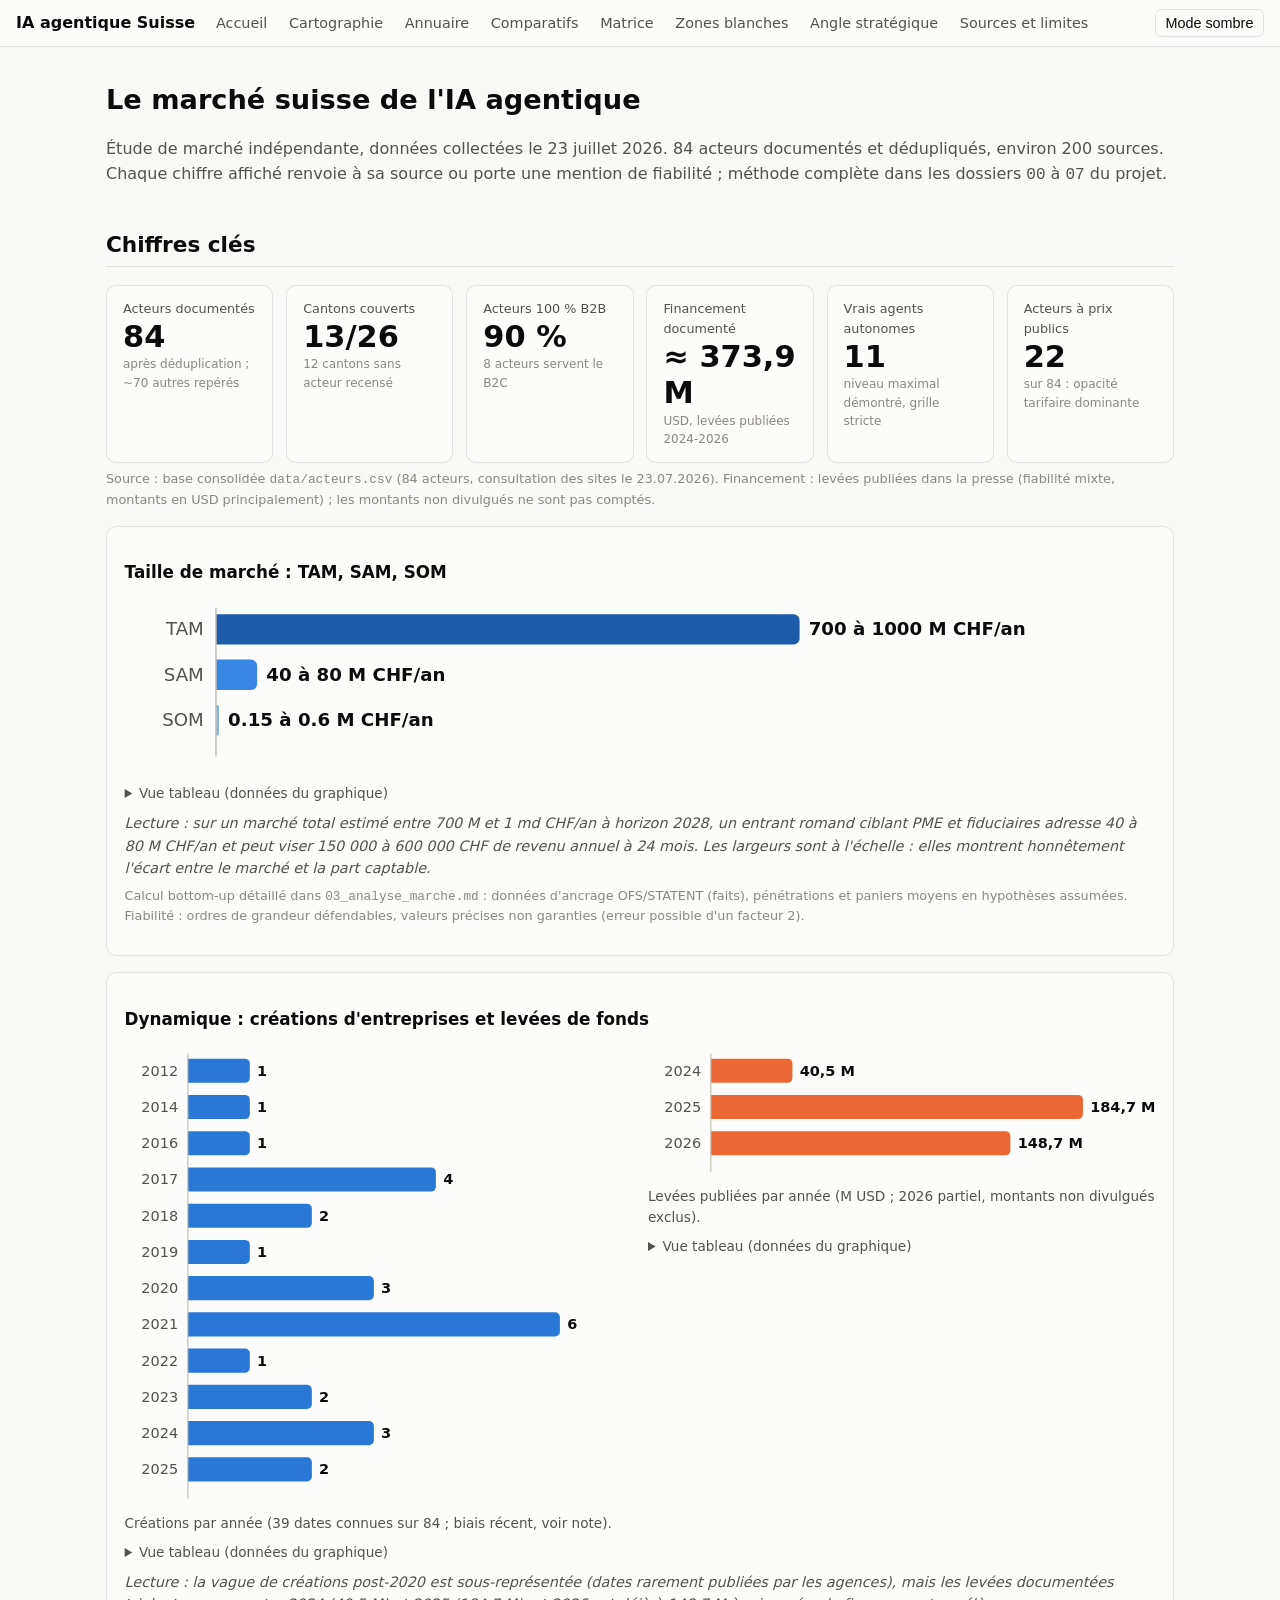
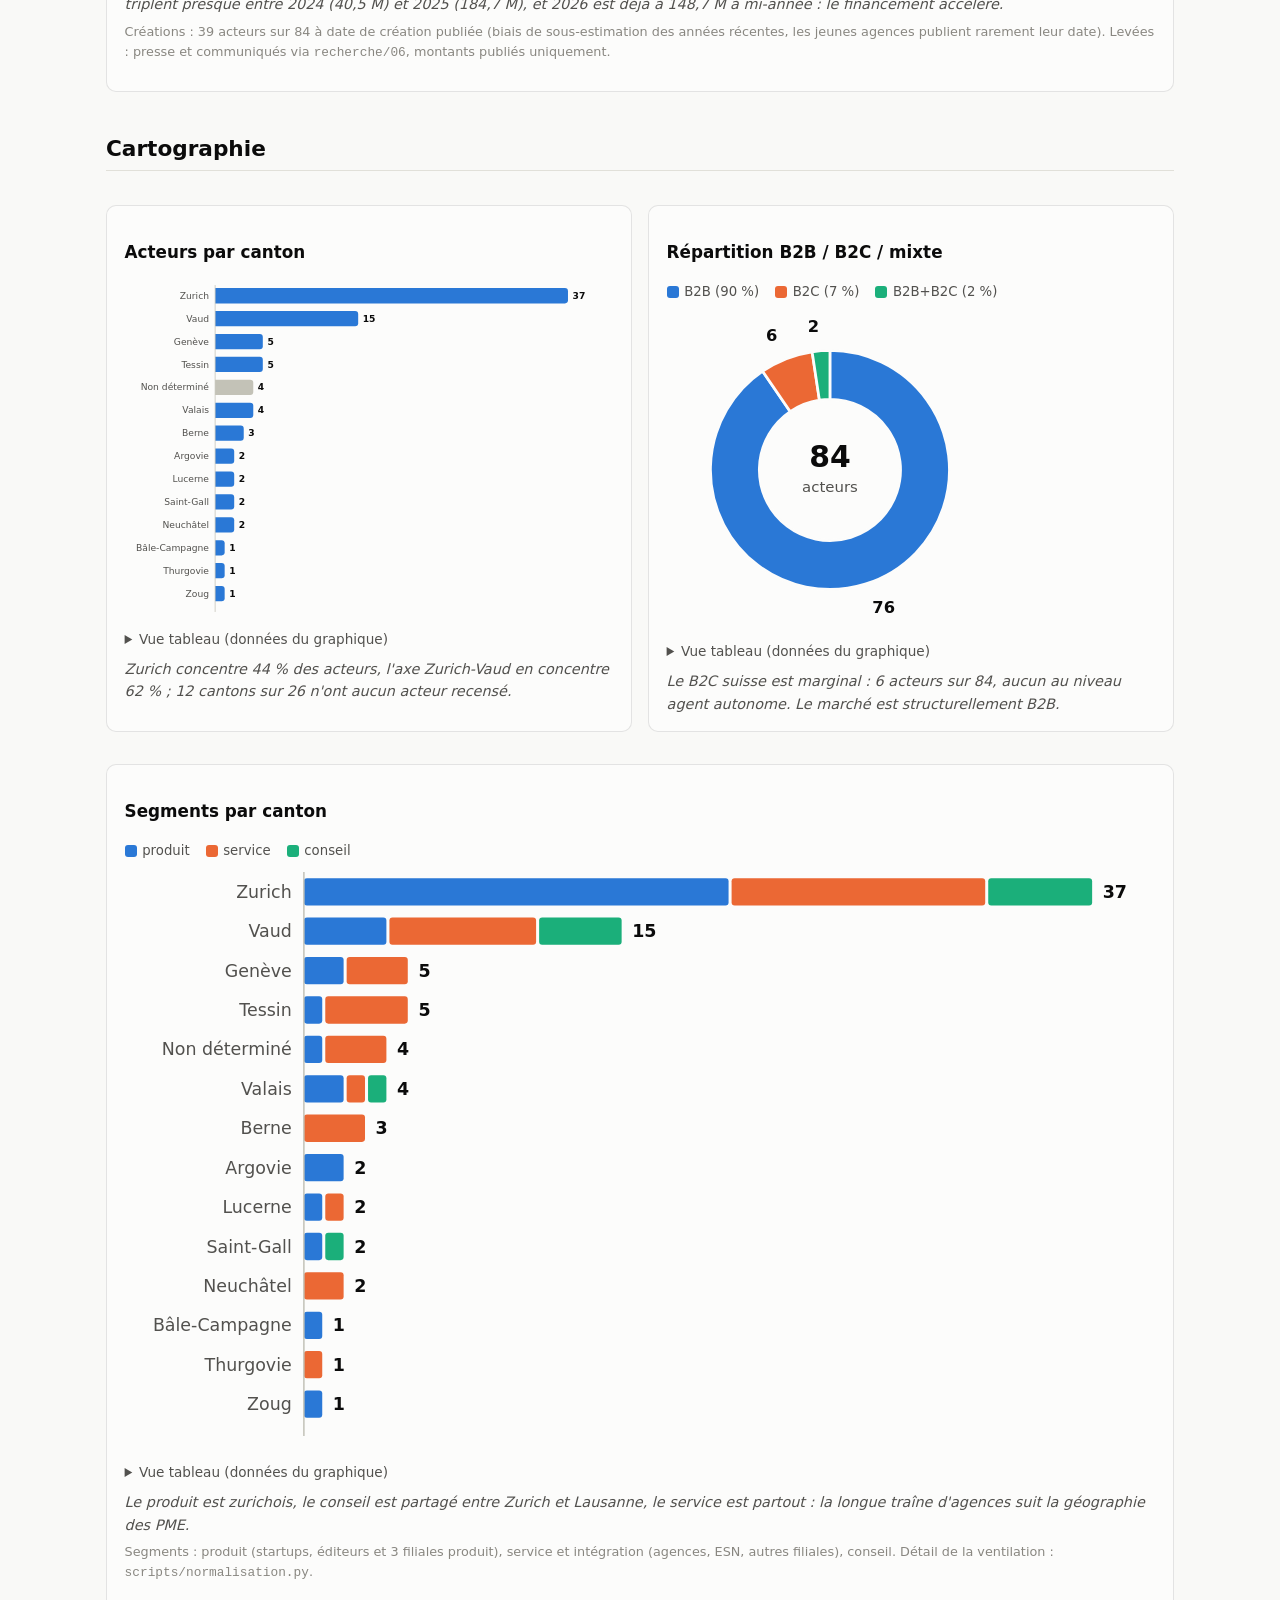
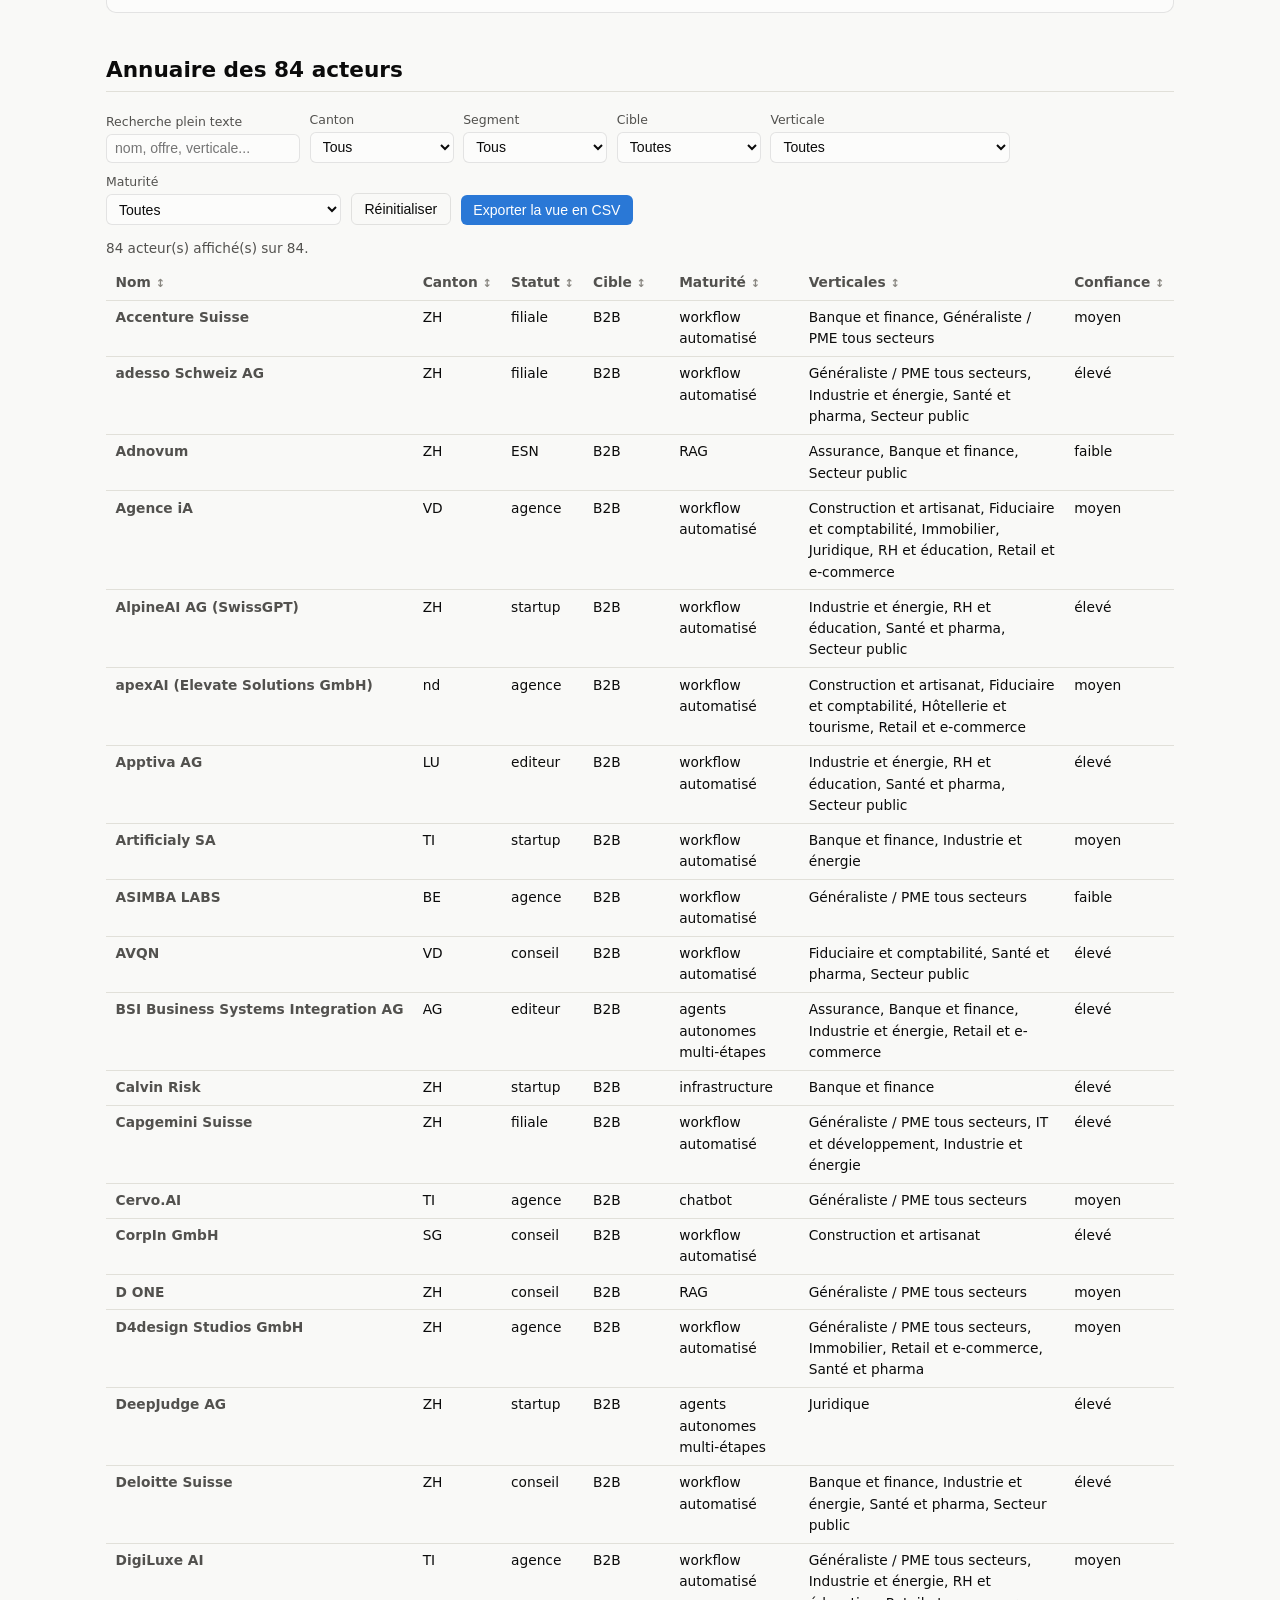
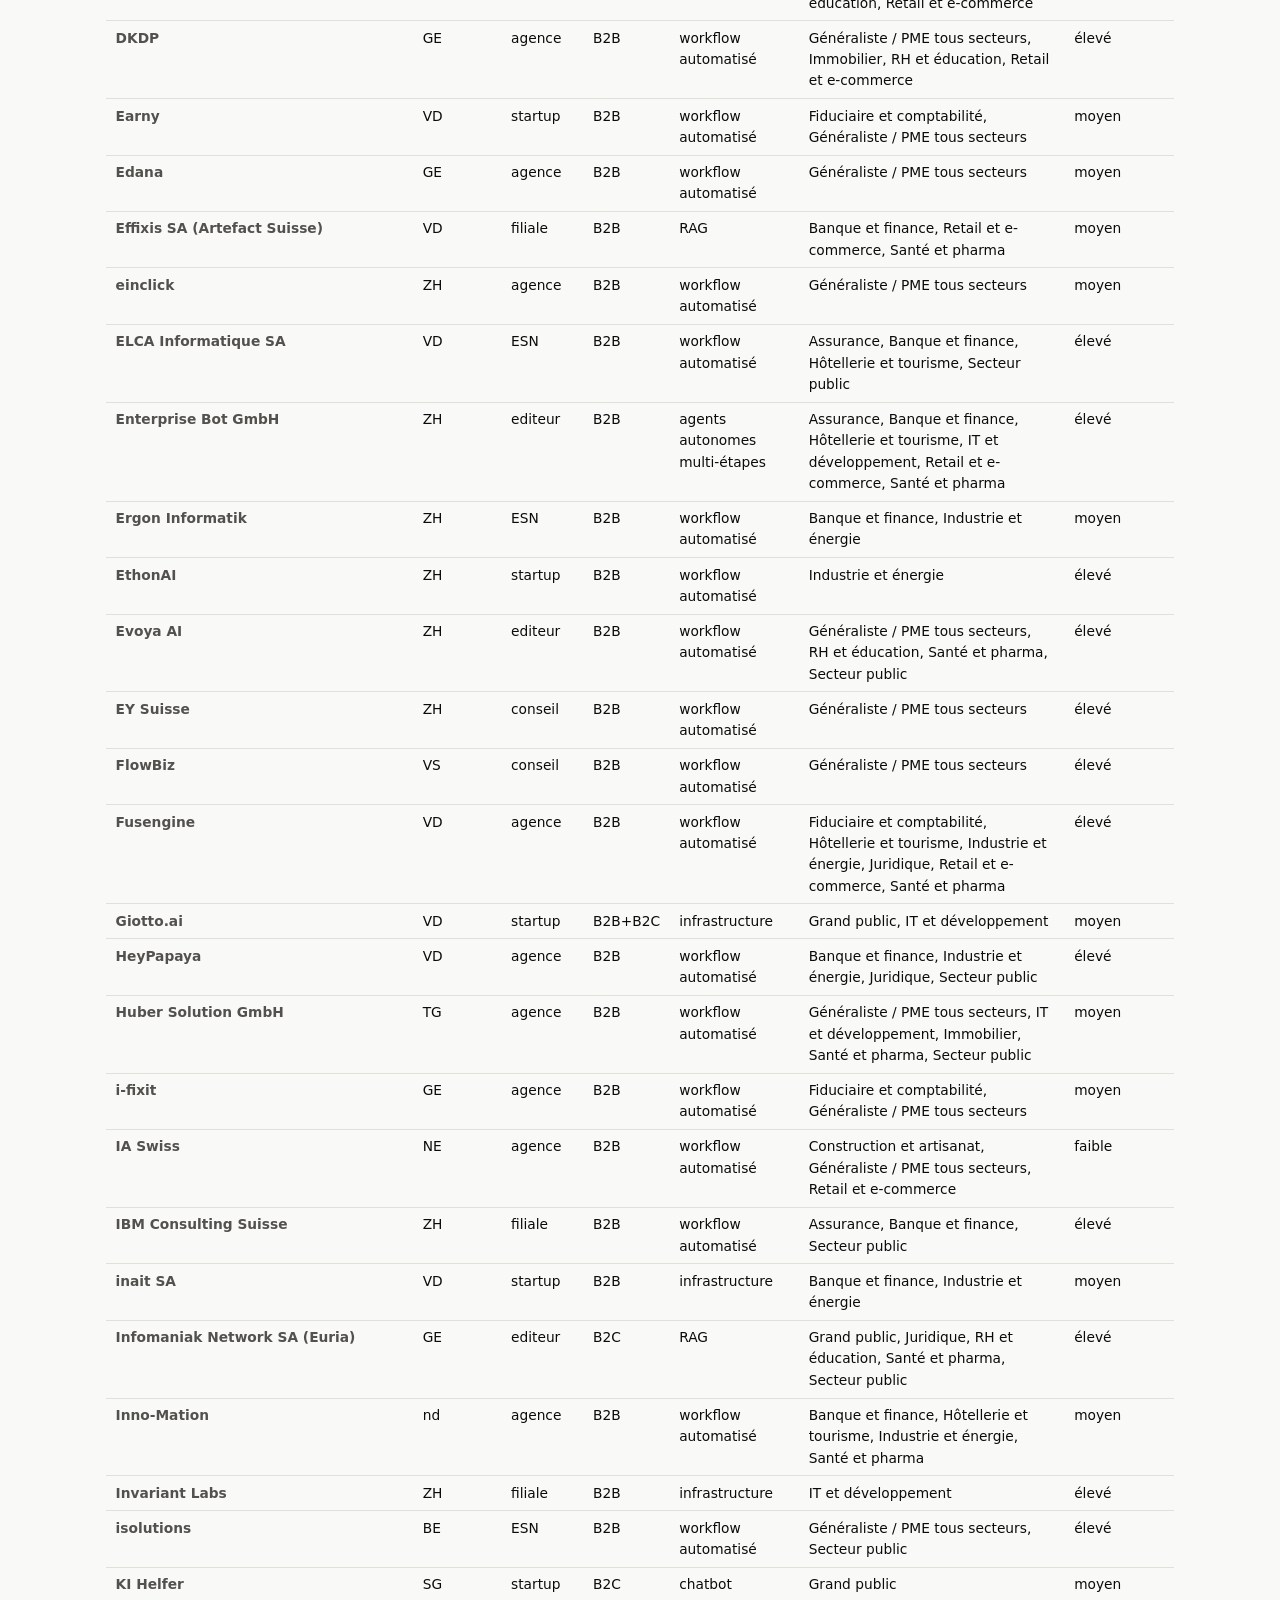
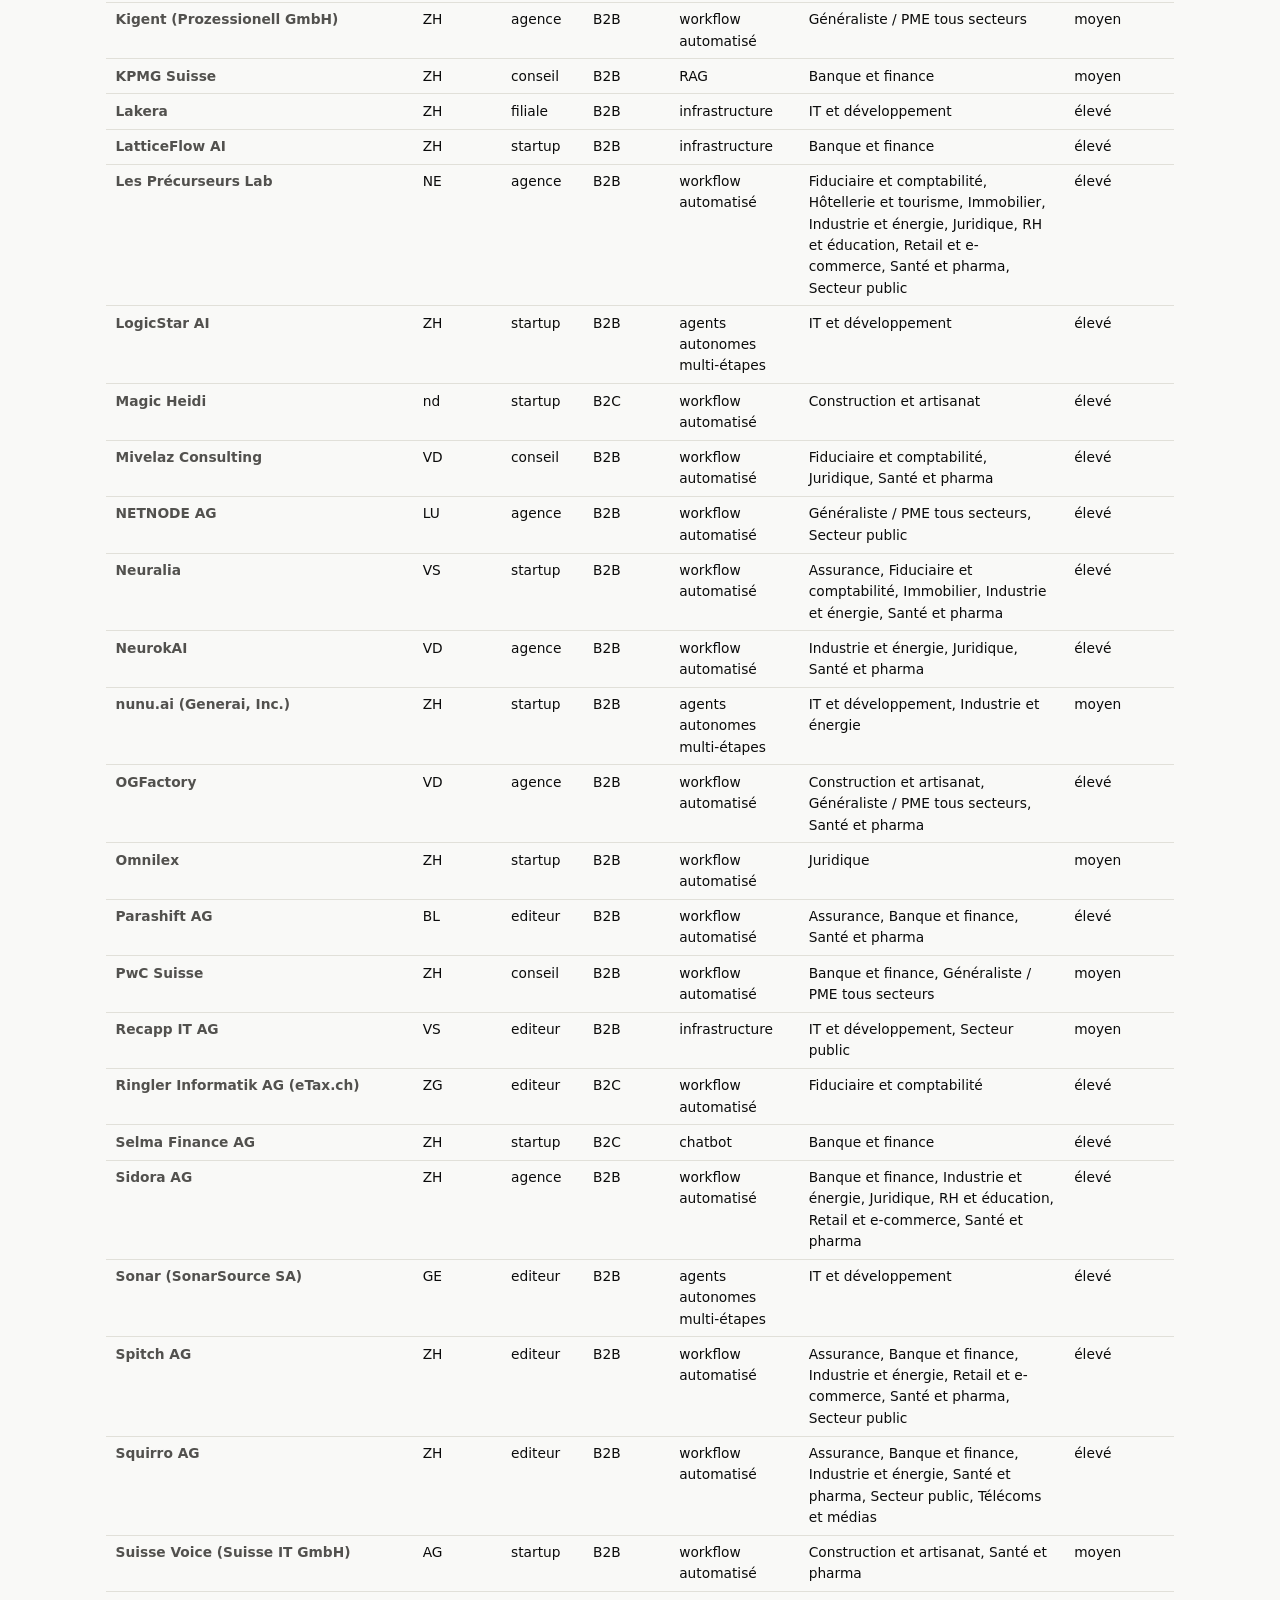
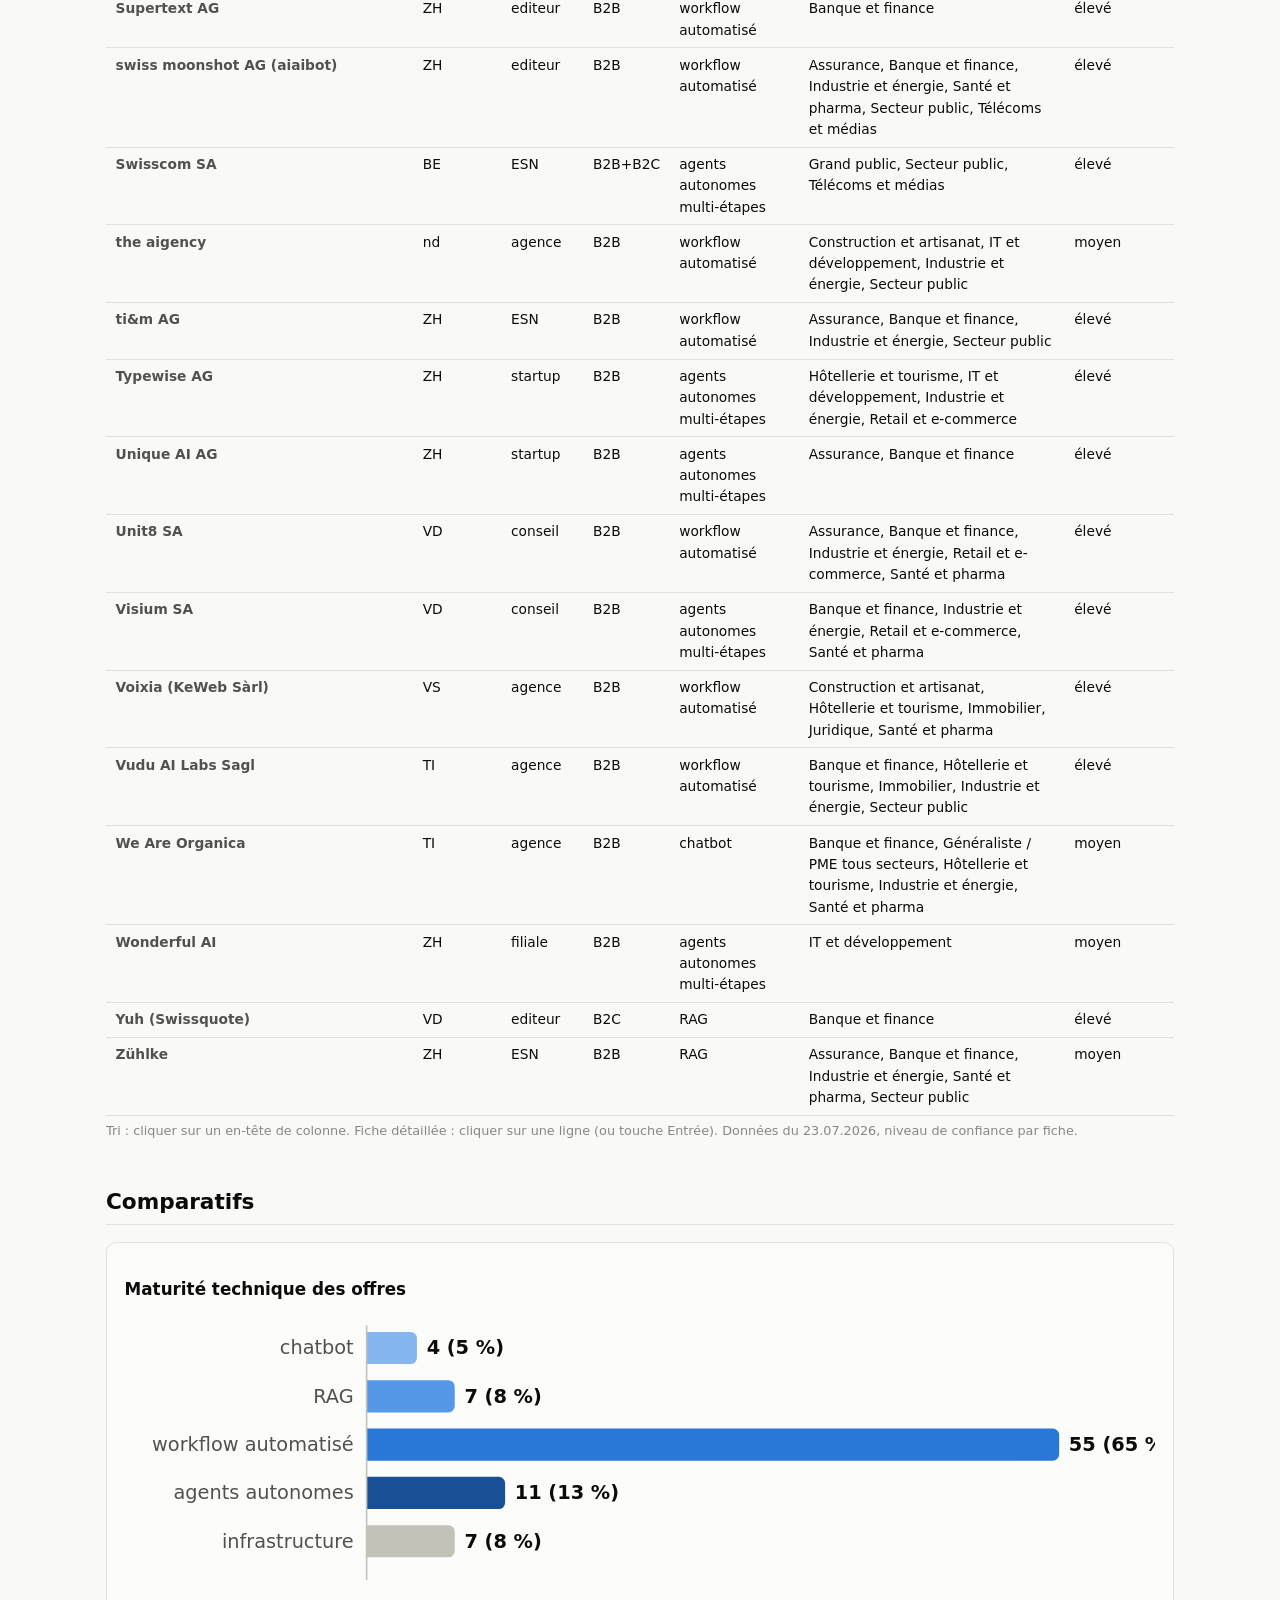
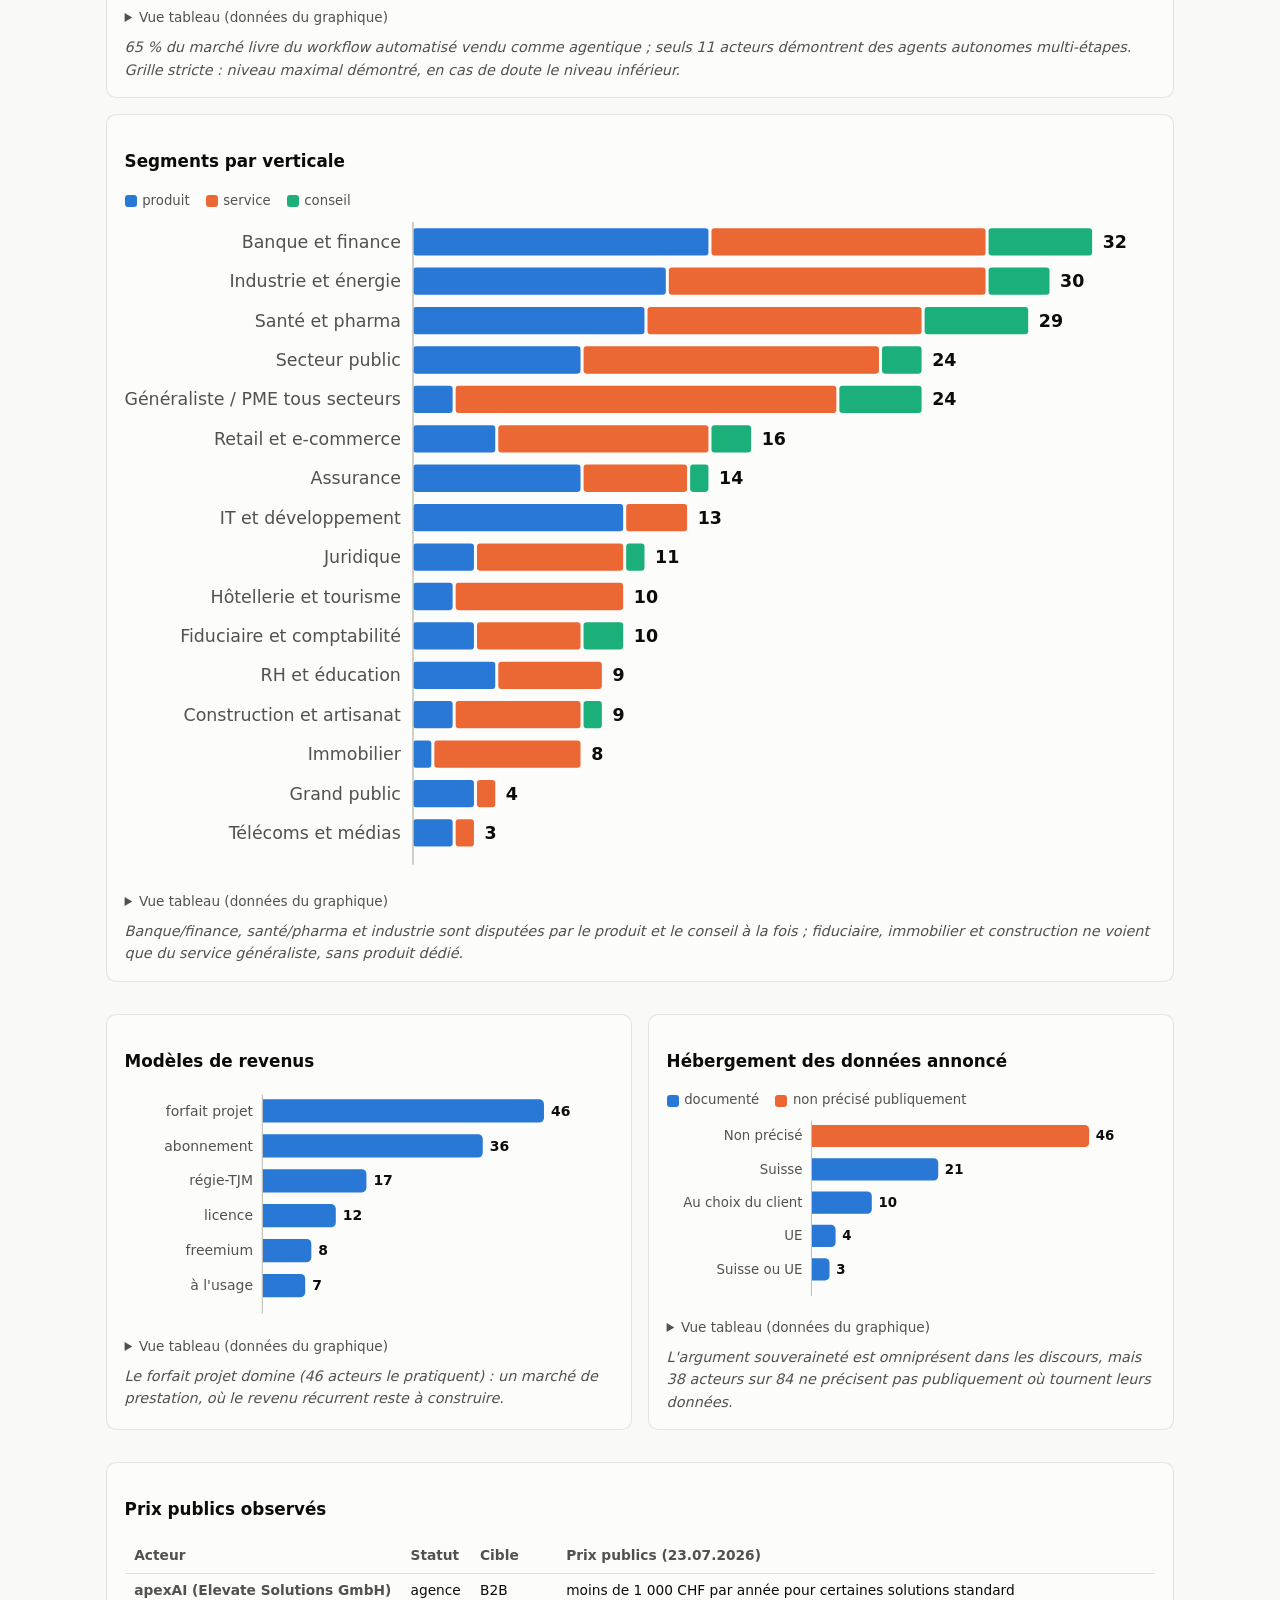
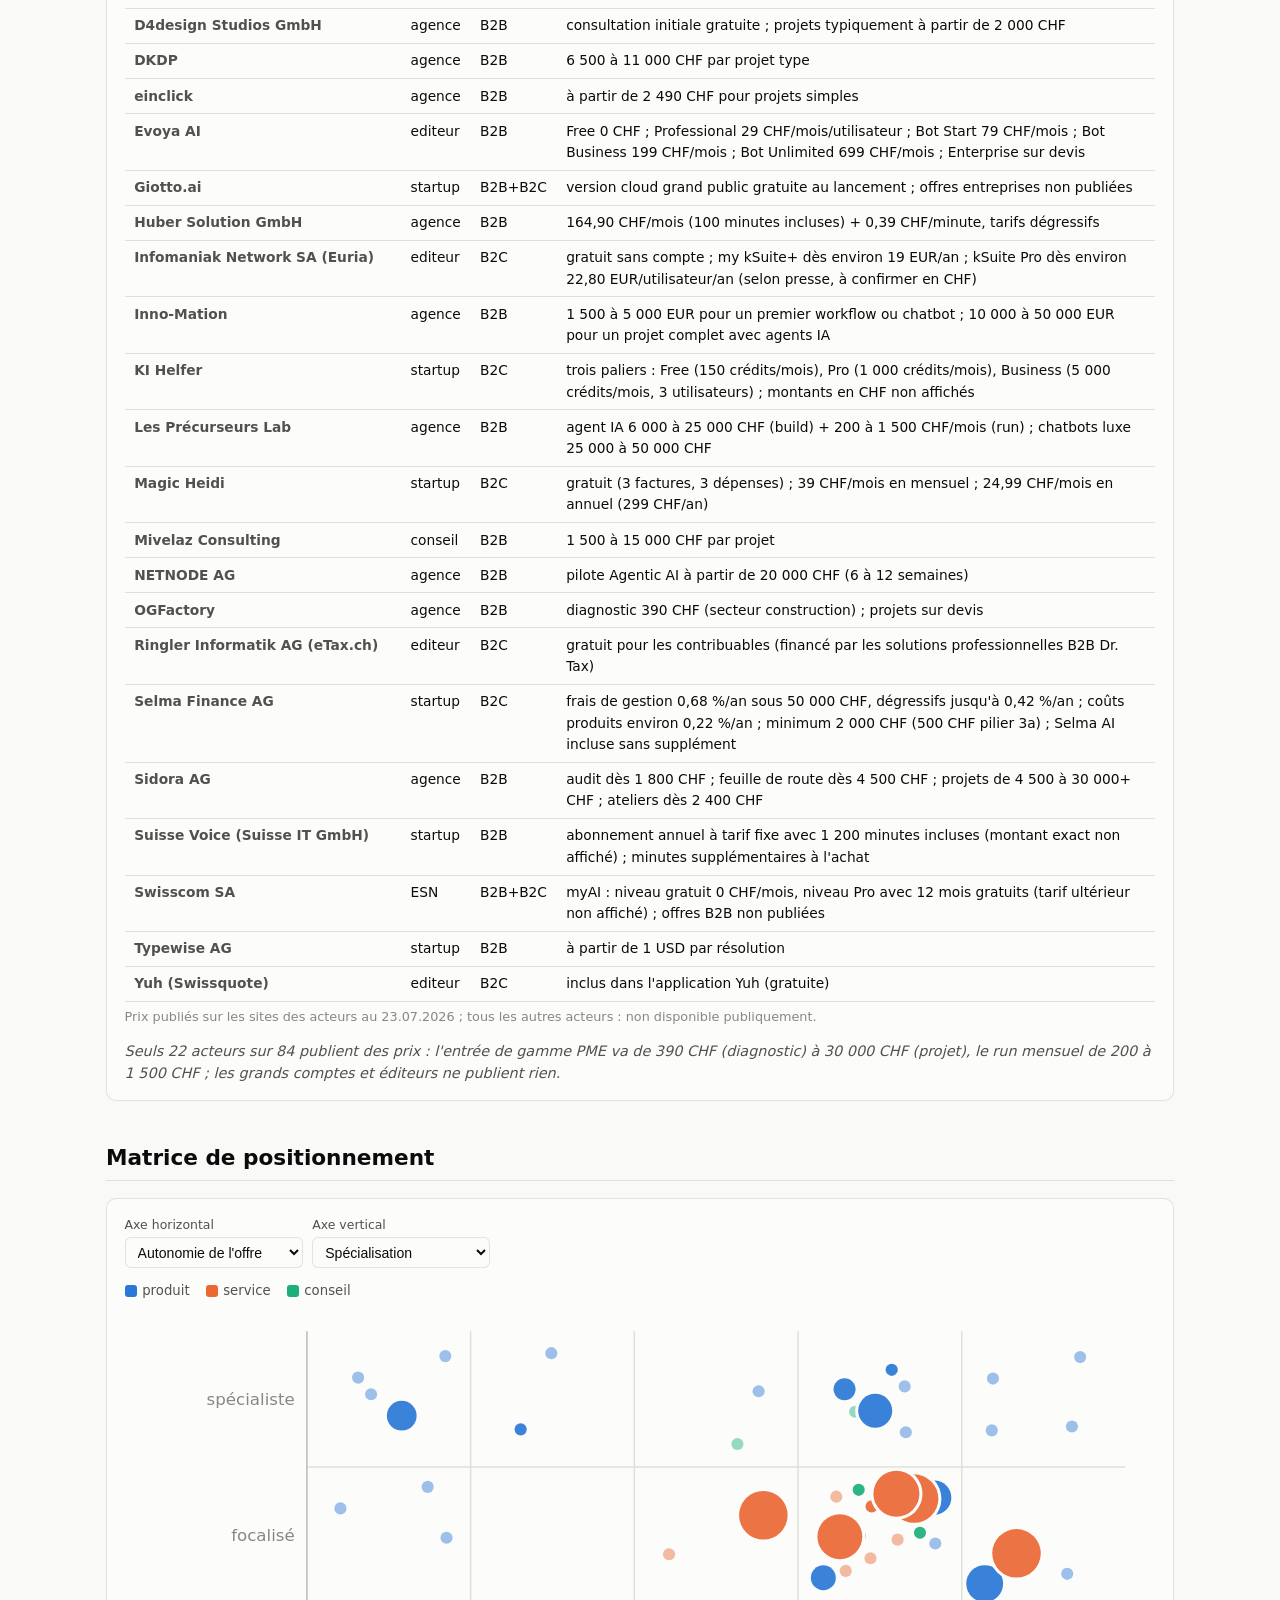
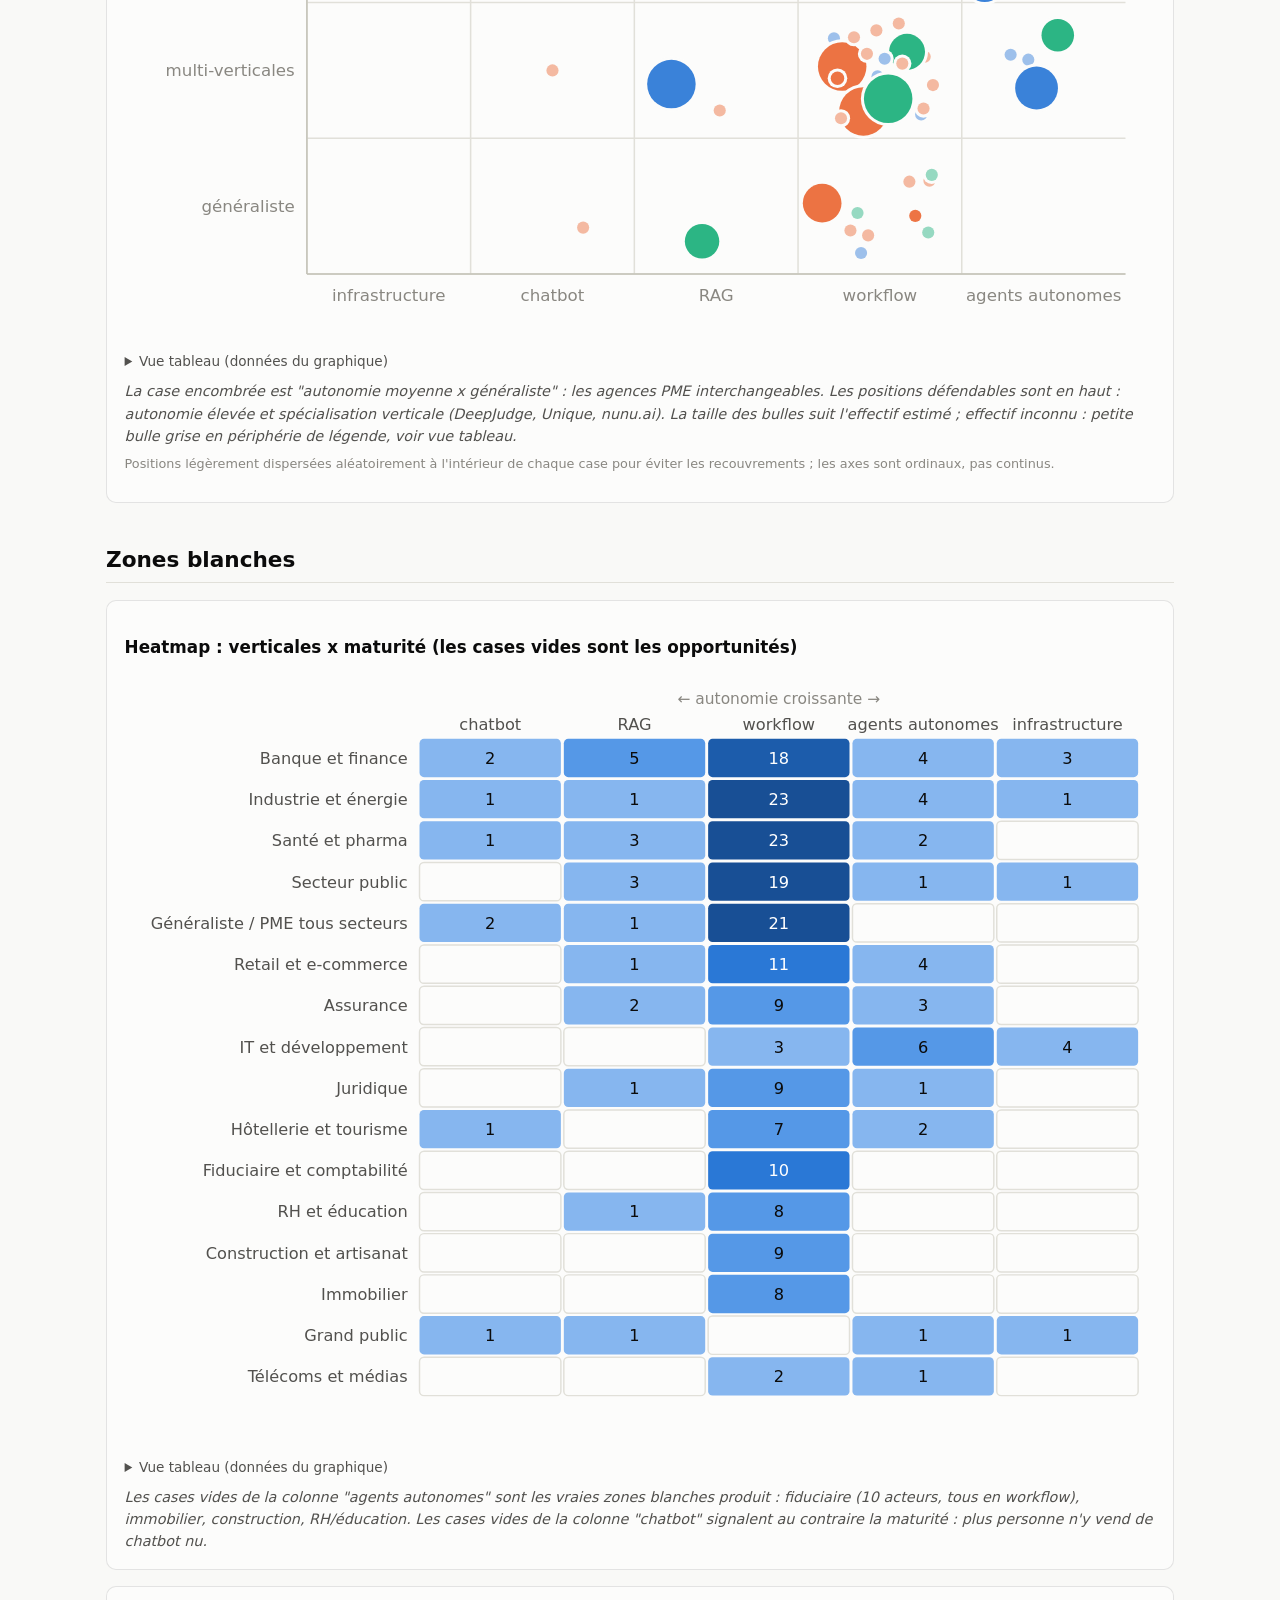
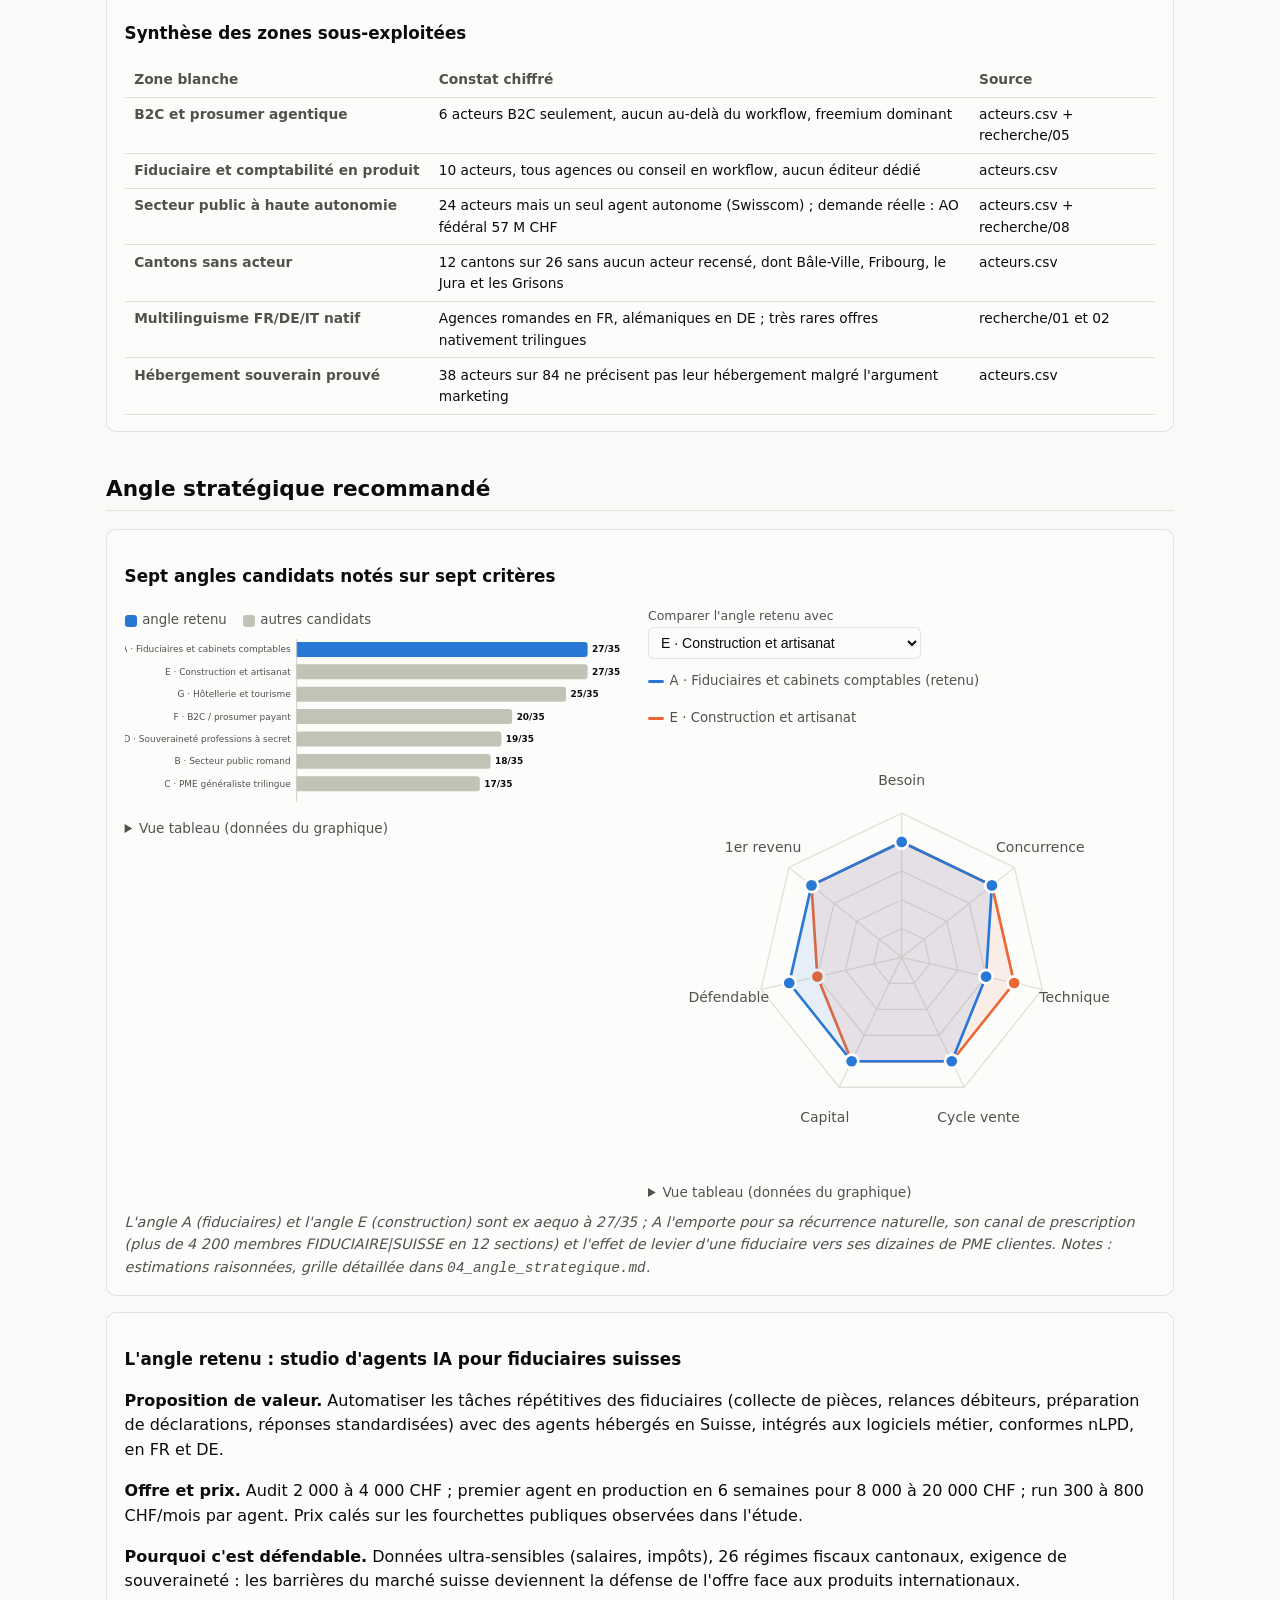
==== site/index.html @ 33514422 "Initial commit : étude de marché Projet 431 Co-Authored-By: Claude Opus 4.8 (1M context) <noreply@an" ====
<!DOCTYPE html>
<html lang="fr">
<head>
<meta charset="utf-8">
<meta name="viewport" content="width=device-width, initial-scale=1">
<title>IA agentique en Suisse : étude de marché 2026</title>
<link rel="stylesheet" href="assets/style.css">
</head>
<body>
<nav class="topnav" aria-label="Navigation principale">
  <span class="brand">IA agentique Suisse</span>
  <a href="#accueil">Accueil</a>
  <a href="#cartographie">Cartographie</a>
  <a href="#annuaire">Annuaire</a>
  <a href="#comparatifs">Comparatifs</a>
  <a href="#matrice">Matrice</a>
  <a href="#zones-blanches">Zones blanches</a>
  <a href="#angle">Angle stratégique</a>
  <a href="#sources">Sources et limites</a>
  <button id="theme-toggle" aria-pressed="false">Mode sombre</button>
</nav>

<main>
<h1>Le marché suisse de l'IA agentique</h1>
<p class="lead">Étude de marché indépendante, données collectées le 23 juillet 2026.
84 acteurs documentés et dédupliqués, environ 200 sources. Chaque chiffre affiché renvoie à sa
source ou porte une mention de fiabilité ; méthode complète dans les dossiers
<code>00</code> à <code>07</code> du projet.</p>

<section id="accueil" aria-labelledby="h-accueil">
  <h2 id="h-accueil">Chiffres clés</h2>
  <div class="kpis" id="kpis"></div>
  <p class="source-note">Source : base consolidée <code>data/acteurs.csv</code> (84 acteurs,
  consultation des sites le 23.07.2026). Financement : levées publiées dans la presse
  (fiabilité mixte, montants en USD principalement) ; les montants non divulgués ne sont pas comptés.</p>

  <div class="card">
    <h3>Taille de marché : TAM, SAM, SOM</h3>
    <figure class="chart" id="chart-tam"></figure>
    <p class="lecture" id="lecture-tam"></p>
    <p class="source-note">Calcul bottom-up détaillé dans <code>03_analyse_marche.md</code> :
    données d'ancrage OFS/STATENT (faits), pénétrations et paniers moyens en hypothèses assumées.
    Fiabilité : ordres de grandeur défendables, valeurs précises non garanties (erreur possible d'un facteur 2).</p>
  </div>

  <div class="card">
    <h3>Dynamique : créations d'entreprises et levées de fonds</h3>
    <div class="grid-2">
      <figure class="chart" id="chart-creations"></figure>
      <figure class="chart" id="chart-levees"></figure>
    </div>
    <p class="lecture" id="lecture-dynamique"></p>
    <p class="source-note">Créations : 39 acteurs sur 84 à date de création publiée (biais de
    sous-estimation des années récentes, les jeunes agences publient rarement leur date).
    Levées : presse et communiqués via <code>recherche/06</code>, montants publiés uniquement.</p>
  </div>
</section>

<section id="cartographie" aria-labelledby="h-carto">
  <h2 id="h-carto">Cartographie</h2>
  <div class="grid-2">
    <div class="card">
      <h3>Acteurs par canton</h3>
      <figure class="chart" id="chart-cantons"></figure>
      <p class="lecture">Zurich concentre 44 % des acteurs, l'axe Zurich-Vaud en concentre 62 % ;
      12 cantons sur 26 n'ont aucun acteur recensé.</p>
    </div>
    <div class="card">
      <h3>Répartition B2B / B2C / mixte</h3>
      <figure class="chart" id="chart-cibles"></figure>
      <p class="lecture">Le B2C suisse est marginal : 6 acteurs sur 84, aucun au niveau agent
      autonome. Le marché est structurellement B2B.</p>
    </div>
  </div>
  <div class="card">
    <h3>Segments par canton</h3>
    <figure class="chart" id="chart-canton-segment"></figure>
    <p class="lecture">Le produit est zurichois, le conseil est partagé entre Zurich et Lausanne,
    le service est partout : la longue traîne d'agences suit la géographie des PME.</p>
    <p class="source-note">Segments : produit (startups, éditeurs et 3 filiales produit),
    service et intégration (agences, ESN, autres filiales), conseil. Détail de la ventilation :
    <code>scripts/normalisation.py</code>.</p>
  </div>
</section>

<section id="annuaire" aria-labelledby="h-annuaire">
  <h2 id="h-annuaire">Annuaire des 84 acteurs</h2>
  <div class="filters" role="search" aria-label="Filtres de l'annuaire">
    <label>Recherche plein texte
      <input type="search" id="f-recherche" placeholder="nom, offre, verticale...">
    </label>
    <label>Canton
      <select id="f-canton"><option value="">Tous</option></select>
    </label>
    <label>Segment
      <select id="f-segment"><option value="">Tous</option></select>
    </label>
    <label>Cible
      <select id="f-cible"><option value="">Toutes</option></select>
    </label>
    <label>Verticale
      <select id="f-verticale"><option value="">Toutes</option></select>
    </label>
    <label>Maturité
      <select id="f-maturite"><option value="">Toutes</option></select>
    </label>
    <button class="btn secondary" id="f-reset" type="button">Réinitialiser</button>
    <button class="btn" id="f-export" type="button">Exporter la vue en CSV</button>
  </div>
  <p id="compteur-annuaire" role="status" aria-live="polite"></p>
  <div class="table-wrap">
    <table id="annuaire-table">
      <caption>Tri : cliquer sur un en-tête de colonne. Fiche détaillée : cliquer sur une ligne
      (ou touche Entrée). Données du 23.07.2026, niveau de confiance par fiche.</caption>
      <thead><tr id="annuaire-head"></tr></thead>
      <tbody id="annuaire-body"></tbody>
    </table>
  </div>
  <div id="fiche" hidden></div>
</section>

<section id="comparatifs" aria-labelledby="h-comparatifs">
  <h2 id="h-comparatifs">Comparatifs</h2>
  <div class="card">
    <h3>Maturité technique des offres</h3>
    <figure class="chart" id="chart-maturite"></figure>
    <p class="lecture">65 % du marché livre du workflow automatisé vendu comme agentique ; seuls
    11 acteurs démontrent des agents autonomes multi-étapes. Grille stricte : niveau maximal
    démontré, en cas de doute le niveau inférieur.</p>
  </div>
  <div class="card">
    <h3>Segments par verticale</h3>
    <figure class="chart" id="chart-verticale-segment"></figure>
    <p class="lecture">Banque/finance, santé/pharma et industrie sont disputées par le produit et
    le conseil à la fois ; fiduciaire, immobilier et construction ne voient que du service
    généraliste, sans produit dédié.</p>
  </div>
  <div class="grid-2">
    <div class="card">
      <h3>Modèles de revenus</h3>
      <figure class="chart" id="chart-revenus"></figure>
      <p class="lecture">Le forfait projet domine (46 acteurs le pratiquent) : un marché de
      prestation, où le revenu récurrent reste à construire.</p>
    </div>
    <div class="card">
      <h3>Hébergement des données annoncé</h3>
      <figure class="chart" id="chart-hebergement"></figure>
      <p class="lecture">L'argument souveraineté est omniprésent dans les discours, mais 38 acteurs
      sur 84 ne précisent pas publiquement où tournent leurs données.</p>
    </div>
  </div>
  <div class="card">
    <h3>Prix publics observés</h3>
    <div class="table-wrap" id="table-prix"></div>
    <p class="lecture">Seuls 22 acteurs sur 84 publient des prix : l'entrée de gamme PME va de
    390 CHF (diagnostic) à 30 000 CHF (projet), le run mensuel de 200 à 1 500 CHF ; les grands
    comptes et éditeurs ne publient rien.</p>
  </div>
</section>

<section id="matrice" aria-labelledby="h-matrice">
  <h2 id="h-matrice">Matrice de positionnement</h2>
  <div class="card">
    <div class="filters" aria-label="Axes de la matrice">
      <label>Axe horizontal
        <select id="m-axe-x"></select>
      </label>
      <label>Axe vertical
        <select id="m-axe-y"></select>
      </label>
    </div>
    <figure class="chart" id="chart-matrice"></figure>
    <p class="lecture">La case encombrée est "autonomie moyenne x généraliste" : les agences PME
    interchangeables. Les positions défendables sont en haut : autonomie élevée et spécialisation
    verticale (DeepJudge, Unique, nunu.ai). La taille des bulles suit l'effectif estimé ; effectif
    inconnu : petite bulle grise en périphérie de légende, voir vue tableau.</p>
    <p class="source-note">Positions légèrement dispersées aléatoirement à l'intérieur de chaque
    case pour éviter les recouvrements ; les axes sont ordinaux, pas continus.</p>
  </div>
</section>

<section id="zones-blanches" aria-labelledby="h-zones">
  <h2 id="h-zones">Zones blanches</h2>
  <div class="card">
    <h3>Heatmap : verticales x maturité (les cases vides sont les opportunités)</h3>
    <figure class="chart" id="chart-heatmap"></figure>
    <p class="lecture">Les cases vides de la colonne "agents autonomes" sont les vraies zones
    blanches produit : fiduciaire (10 acteurs, tous en workflow), immobilier, construction,
    RH/éducation. Les cases vides de la colonne "chatbot" signalent au contraire la maturité :
    plus personne n'y vend de chatbot nu.</p>
  </div>
  <div class="card">
    <h3>Synthèse des zones sous-exploitées</h3>
    <div class="table-wrap" id="table-zones"></div>
  </div>
</section>

<section id="angle" aria-labelledby="h-angle">
  <h2 id="h-angle">Angle stratégique recommandé</h2>
  <div class="card">
    <h3>Sept angles candidats notés sur sept critères</h3>
    <div class="grid-2">
      <figure class="chart" id="chart-angles-scores"></figure>
      <div>
        <div class="filters" aria-label="Comparaison radar">
          <label>Comparer l'angle retenu avec
            <select id="a-compare"></select>
          </label>
        </div>
        <figure class="chart" id="chart-angles-radar"></figure>
      </div>
    </div>
    <p class="lecture">L'angle A (fiduciaires) et l'angle E (construction) sont ex aequo à 27/35 ;
    A l'emporte pour sa récurrence naturelle, son canal de prescription (plus de 4 200 membres
    FIDUCIAIRE|SUISSE en 12 sections) et l'effet de levier d'une fiduciaire vers ses dizaines de
    PME clientes. Notes : estimations raisonnées, grille détaillée dans
    <code>04_angle_strategique.md</code>.</p>
  </div>
  <div class="card">
    <h3>L'angle retenu : studio d'agents IA pour fiduciaires suisses</h3>
    <p><strong>Proposition de valeur.</strong> Automatiser les tâches répétitives des fiduciaires
    (collecte de pièces, relances débiteurs, préparation de déclarations, réponses standardisées)
    avec des agents hébergés en Suisse, intégrés aux logiciels métier, conformes nLPD, en FR et DE.</p>
    <p><strong>Offre et prix.</strong> Audit 2 000 à 4 000 CHF ; premier agent en production en
    6 semaines pour 8 000 à 20 000 CHF ; run 300 à 800 CHF/mois par agent. Prix calés sur les
    fourchettes publiques observées dans l'étude.</p>
    <p><strong>Pourquoi c'est défendable.</strong> Données ultra-sensibles (salaires, impôts),
    26 régimes fiscaux cantonaux, exigence de souveraineté : les barrières du marché suisse
    deviennent la défense de l'offre face aux produits internationaux.</p>
    <p><strong>Avant d'engager des moyens.</strong> Test de validation en 30 jours pour moins de
    2 000 CHF : 30 sollicitations, 8 entretiens, vérification des API des logiciels dominants,
    une maquette, objectif un pilote signé. Conditions d'invalidation explicites (budget absent,
    besoin déjà couvert par les plateformes comptables, API inaccessibles) et plan B documenté
    (angle E, construction) dans <code>04_angle_strategique.md</code>.</p>
  </div>
</section>

<section id="sources" aria-labelledby="h-sources">
  <h2 id="h-sources">Sources et limites</h2>
  <div class="card">
    <h3>Limites méthodologiques essentielles</h3>
    <ul class="note">
      <li>Sources exclusivement publiques et en ligne, aucun entretien : les prix réels signés et
      la satisfaction client sont déduits, pas observés.</li>
      <li>Données déclaratives des sites web ; grille d'agenticité stricte appliquée (doute =
      niveau inférieur) pour compenser le biais marketing.</li>
      <li>Champs lacunaires : année de création inconnue pour 45 acteurs, prix publics pour 22
      seulement, hébergement non précisé pour 38.</li>
      <li>Recensement non exhaustif : environ 70 acteurs supplémentaires repérés mais non
      documentés (<code>data/acteurs_annexe.md</code>).</li>
      <li>Péremption : 6 à 12 mois pour les données concurrentielles, moins pour le réglementaire
      (AI Act art. 50 applicable dès août 2026, avant-projet suisse attendu fin 2026).</li>
      <li>Détail complet dans <code>07_limites.md</code>.</li>
    </ul>
  </div>
  <div class="card">
    <h3>Bibliographie</h3>
    <div class="filters">
      <label>Filtrer les sources
        <input type="search" id="s-recherche" placeholder="titre, usage...">
      </label>
    </div>
    <div class="table-wrap" id="table-sources"></div>
  </div>
</section>

<footer>
  Étude réalisée le 23 juillet 2026. Base : <code>data/acteurs.csv</code> (schéma contractuel de
  20 colonnes). Site statique sans dépendance externe ni appel réseau ; graphiques SVG générés
  par <code>assets/app.js</code>. Régénération des données : <code>python3 scripts/gen_site_data.py</code>.
</footer>
</main>

<div id="tooltip" role="status" aria-hidden="true"></div>
<script src="assets/data.js"></script>
<script src="assets/app.js"></script>
</body>
</html>
---- site/assets/style.css ----
/* Étude de marché IA agentique Suisse : styles du mini-site.
   Palette et spécifications : méthode dataviz, palette de référence validée
   (validate_palette.js, modes light et dark). Typographie système uniquement. */

:root {
  color-scheme: light;
  --surface-1: #fcfcfb;      /* surface des cartes et graphiques */
  --page: #f9f9f7;
  --text-primary: #0b0b0b;
  --text-secondary: #52514e;
  --muted: #898781;
  --grid: #e1e0d9;
  --baseline: #c3c2b7;
  --border: rgba(11, 11, 11, 0.10);
  --series-1: #2a78d6;       /* bleu : slot catégoriel 1 */
  --series-2: #eb6834;       /* orange : slot 2 */
  --series-3: #1baf7a;       /* aqua : slot 3 */
  --de-emphasis: #c3c2b7;    /* gris de mise en retrait */
  --seq-250: #86b6ef; --seq-300: #6da7ec; --seq-350: #5598e7;
  --seq-400: #3987e5; --seq-450: #2a78d6; --seq-500: #256abf;
  --seq-550: #1c5cab; --seq-600: #184f95;
  --focus: #2a78d6;
}
@media (prefers-color-scheme: dark) {
  :root:where(:not([data-theme="light"])) {
    color-scheme: dark;
    --surface-1: #1a1a19;
    --page: #0d0d0d;
    --text-primary: #ffffff;
    --text-secondary: #c3c2b7;
    --muted: #898781;
    --grid: #2c2c2a;
    --baseline: #383835;
    --border: rgba(255, 255, 255, 0.10);
    --series-1: #3987e5;
    --series-2: #d95926;
    --series-3: #199e70;
    --de-emphasis: #52514e;
    --focus: #3987e5;
  }
}
:root[data-theme="dark"] {
  color-scheme: dark;
  --surface-1: #1a1a19;
  --page: #0d0d0d;
  --text-primary: #ffffff;
  --text-secondary: #c3c2b7;
  --muted: #898781;
  --grid: #2c2c2a;
  --baseline: #383835;
  --border: rgba(255, 255, 255, 0.10);
  --series-1: #3987e5;
  --series-2: #d95926;
  --series-3: #199e70;
  --de-emphasis: #52514e;
  --focus: #3987e5;
}

* { box-sizing: border-box; }
html { scroll-behavior: smooth; scroll-padding-top: 4.2rem; }
body {
  margin: 0;
  font-family: system-ui, -apple-system, "Segoe UI", sans-serif;
  background: var(--page);
  color: var(--text-primary);
  line-height: 1.55;
  font-size: 16px;
}
a { color: var(--series-1); }
a:focus-visible, button:focus-visible, input:focus-visible, select:focus-visible,
tr:focus-visible, summary:focus-visible {
  outline: 2px solid var(--focus);
  outline-offset: 2px;
}

/* Navigation */
nav.topnav {
  position: sticky; top: 0; z-index: 50;
  display: flex; align-items: center; gap: 0.25rem; flex-wrap: wrap;
  background: var(--surface-1);
  border-bottom: 1px solid var(--border);
  padding: 0.45rem 1rem;
}
nav.topnav a {
  color: var(--text-secondary); text-decoration: none;
  padding: 0.3rem 0.55rem; border-radius: 6px; font-size: 0.9rem;
}
nav.topnav a:hover { background: var(--grid); color: var(--text-primary); }
nav.topnav .brand { font-weight: 600; color: var(--text-primary); margin-right: 0.5rem; }
#theme-toggle {
  margin-left: auto;
  background: none; border: 1px solid var(--border); border-radius: 6px;
  color: var(--text-primary); padding: 0.3rem 0.6rem; cursor: pointer; font-size: 0.9rem;
}

main { max-width: 1100px; margin: 0 auto; padding: 1rem; }
section { margin: 2.5rem 0; }
h1 { font-size: 1.7rem; margin: 1rem 0 0.2rem; }
h2 { font-size: 1.35rem; border-bottom: 1px solid var(--grid); padding-bottom: 0.3rem; margin-top: 0; }
h3 { font-size: 1.05rem; }
.lead, .note { color: var(--text-secondary); }
.note { font-size: 0.85rem; }
.source-note { font-size: 0.8rem; color: var(--muted); margin-top: 0.4rem; }
.lecture { font-size: 0.9rem; color: var(--text-secondary); margin: 0.5rem 0 0; font-style: italic; }

.card {
  background: var(--surface-1);
  border: 1px solid var(--border);
  border-radius: 10px;
  padding: 1rem 1.1rem;
  margin: 1rem 0;
}
.grid-2 { display: grid; grid-template-columns: 1fr 1fr; gap: 1rem; }
@media (max-width: 800px) { .grid-2 { grid-template-columns: 1fr; } }

/* Tuiles de chiffres clés */
.kpis { display: grid; grid-template-columns: repeat(auto-fit, minmax(150px, 1fr)); gap: 0.8rem; }
.kpi {
  background: var(--surface-1); border: 1px solid var(--border);
  border-radius: 10px; padding: 0.8rem 1rem;
}
.kpi .label { font-size: 0.8rem; color: var(--text-secondary); }
.kpi .value { font-size: 1.9rem; font-weight: 600; line-height: 1.2; }
.kpi .detail { font-size: 0.75rem; color: var(--muted); }

/* Graphiques SVG */
figure.chart { margin: 0; }
figure.chart svg { display: block; width: 100%; height: auto; }
figure.chart .plot-wrap { overflow-x: auto; }
.legend { display: flex; gap: 1rem; flex-wrap: wrap; font-size: 0.83rem; color: var(--text-secondary); margin: 0.3rem 0; }
.legend .key { display: inline-flex; align-items: center; gap: 0.35rem; }
.legend .swatch { width: 12px; height: 12px; border-radius: 3px; display: inline-block; }
.legend .linekey { width: 16px; height: 3px; border-radius: 2px; display: inline-block; }

/* Infobulle */
#tooltip {
  position: fixed; z-index: 100; pointer-events: none;
  background: var(--surface-1); border: 1px solid var(--border); border-radius: 8px;
  padding: 0.45rem 0.65rem; font-size: 0.82rem;
  box-shadow: 0 4px 14px rgba(0, 0, 0, 0.18);
  max-width: 300px; display: none;
}
#tooltip .t-title { color: var(--text-secondary); margin-bottom: 0.15rem; }
#tooltip .t-row { display: flex; align-items: center; gap: 0.4rem; }
#tooltip .t-val { font-weight: 600; }
#tooltip .t-key { width: 12px; height: 3px; border-radius: 2px; display: inline-block; }

/* Tableaux */
.table-wrap { overflow-x: auto; }
table { border-collapse: collapse; width: 100%; font-size: 0.86rem; }
th, td { text-align: left; padding: 0.4rem 0.6rem; border-bottom: 1px solid var(--grid); vertical-align: top; }
th { color: var(--text-secondary); font-weight: 600; white-space: nowrap; }
td.num, th.num { text-align: right; font-variant-numeric: tabular-nums; }
tbody tr:hover { background: var(--grid); }
caption { text-align: left; color: var(--muted); font-size: 0.8rem; padding: 0.3rem 0; caption-side: bottom; }

details.tableview { margin-top: 0.5rem; }
details.tableview summary { cursor: pointer; color: var(--text-secondary); font-size: 0.85rem; }

/* Annuaire */
.filters {
  display: flex; gap: 0.6rem; flex-wrap: wrap; align-items: end;
  margin-bottom: 0.8rem;
}
.filters label { display: flex; flex-direction: column; font-size: 0.78rem; color: var(--text-secondary); gap: 0.15rem; }
.filters select, .filters input {
  background: var(--surface-1); color: var(--text-primary);
  border: 1px solid var(--border); border-radius: 6px; padding: 0.35rem 0.5rem; font-size: 0.88rem;
  min-width: 9rem;
}
.filters button, .btn {
  background: var(--series-1); color: #fff; border: none; border-radius: 6px;
  padding: 0.45rem 0.8rem; font-size: 0.88rem; cursor: pointer;
}
.btn.secondary { background: none; color: var(--text-primary); border: 1px solid var(--border); }
#annuaire-table th { cursor: pointer; user-select: none; }
#annuaire-table th .arrow { color: var(--muted); font-size: 0.7rem; }
#annuaire-table tbody tr { cursor: pointer; }
#compteur-annuaire { font-size: 0.85rem; color: var(--text-secondary); margin: 0.4rem 0; }

/* Fiche détaillée */
#fiche {
  border: 1px solid var(--border); border-radius: 10px; padding: 1rem;
  background: var(--surface-1); margin-top: 0.8rem;
}
#fiche dl { display: grid; grid-template-columns: minmax(140px, max-content) 1fr; gap: 0.25rem 1rem; margin: 0.5rem 0; }
#fiche dt { color: var(--text-secondary); font-size: 0.83rem; }
#fiche dd { margin: 0; font-size: 0.9rem; }
#fiche .close { float: right; }

.badge {
  display: inline-block; padding: 0.05rem 0.5rem; border-radius: 99px;
  font-size: 0.75rem; border: 1px solid var(--border); color: var(--text-secondary);
}
.badge.conf-élevé { border-color: var(--series-3); }
.badge.conf-faible { border-color: var(--series-2); }

/* Heatmap : cellules VIDE */
.cell-vide { fill: var(--surface-1); stroke: var(--grid); stroke-dasharray: none; }

footer { color: var(--muted); font-size: 0.8rem; padding: 2rem 0; border-top: 1px solid var(--grid); margin-top: 2rem; }

@media print {
  nav.topnav, #theme-toggle, .filters, .btn { display: none; }
  .card { break-inside: avoid; }
}
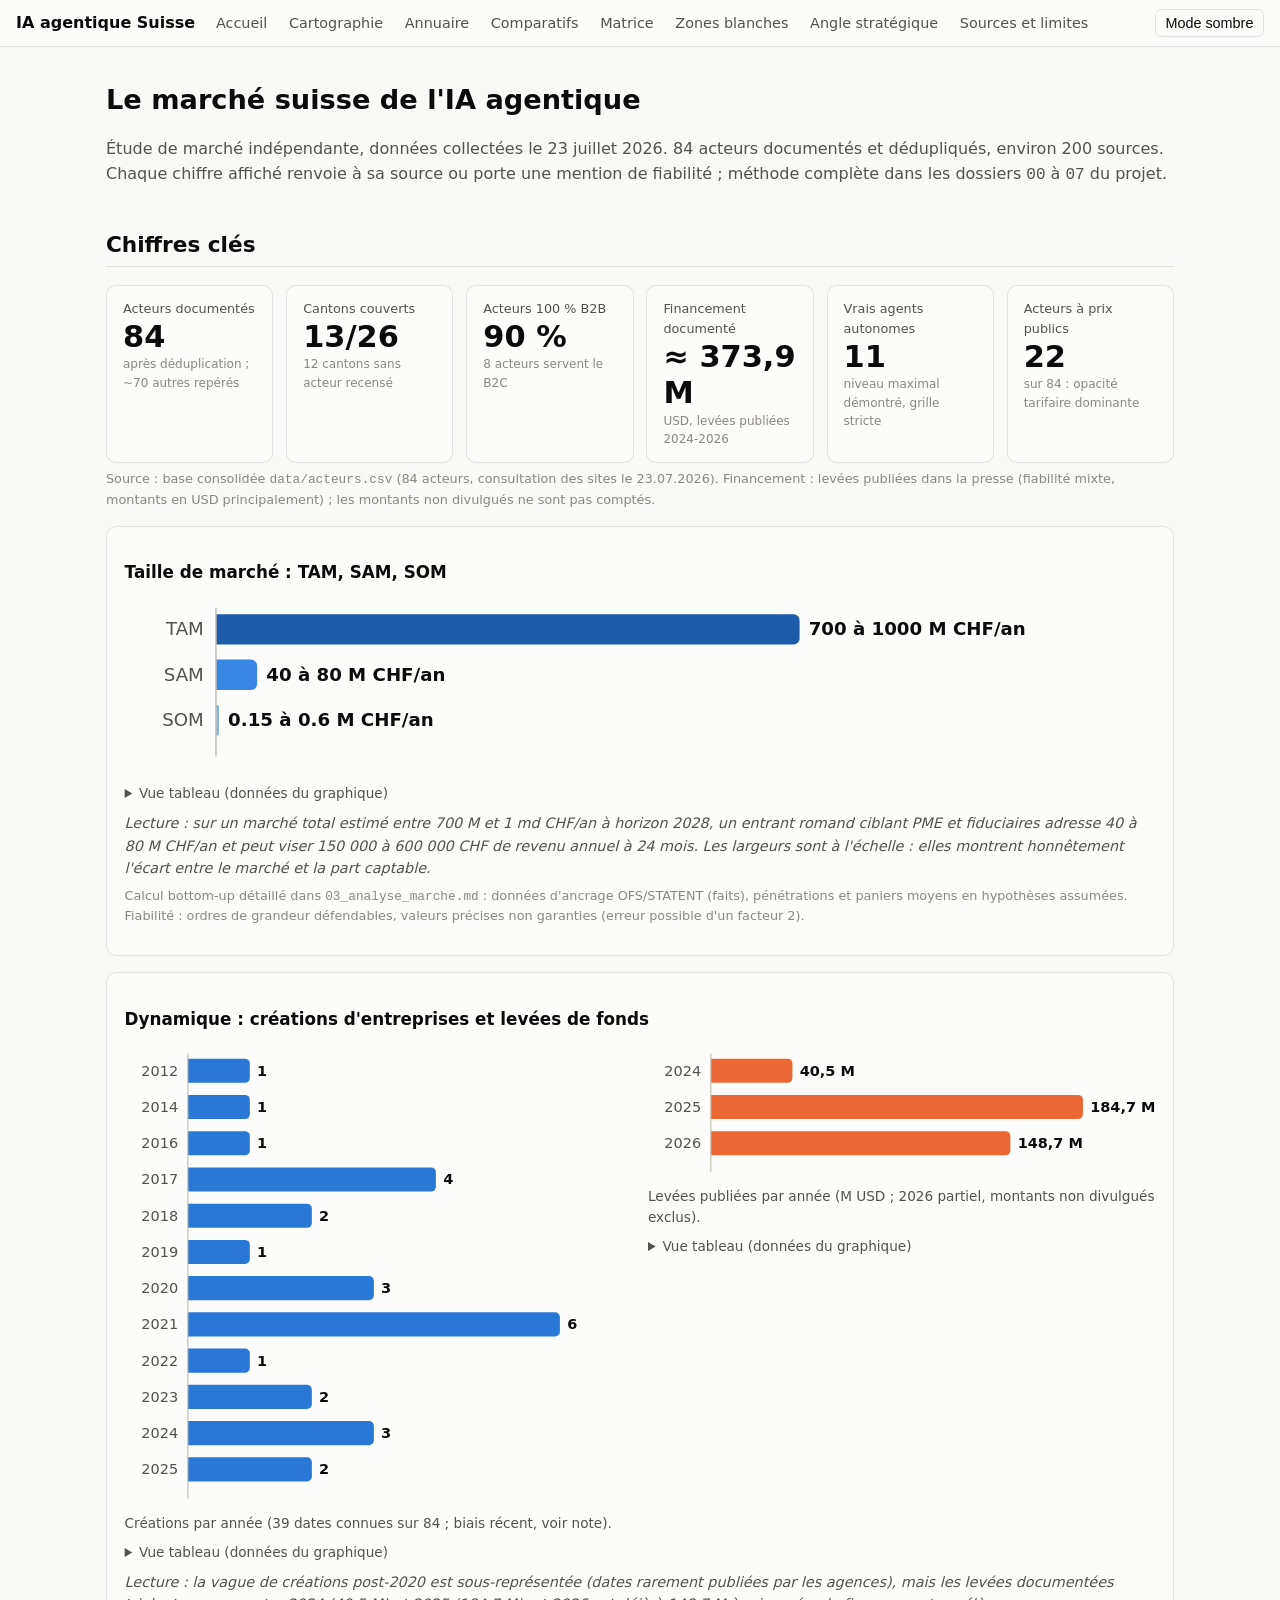
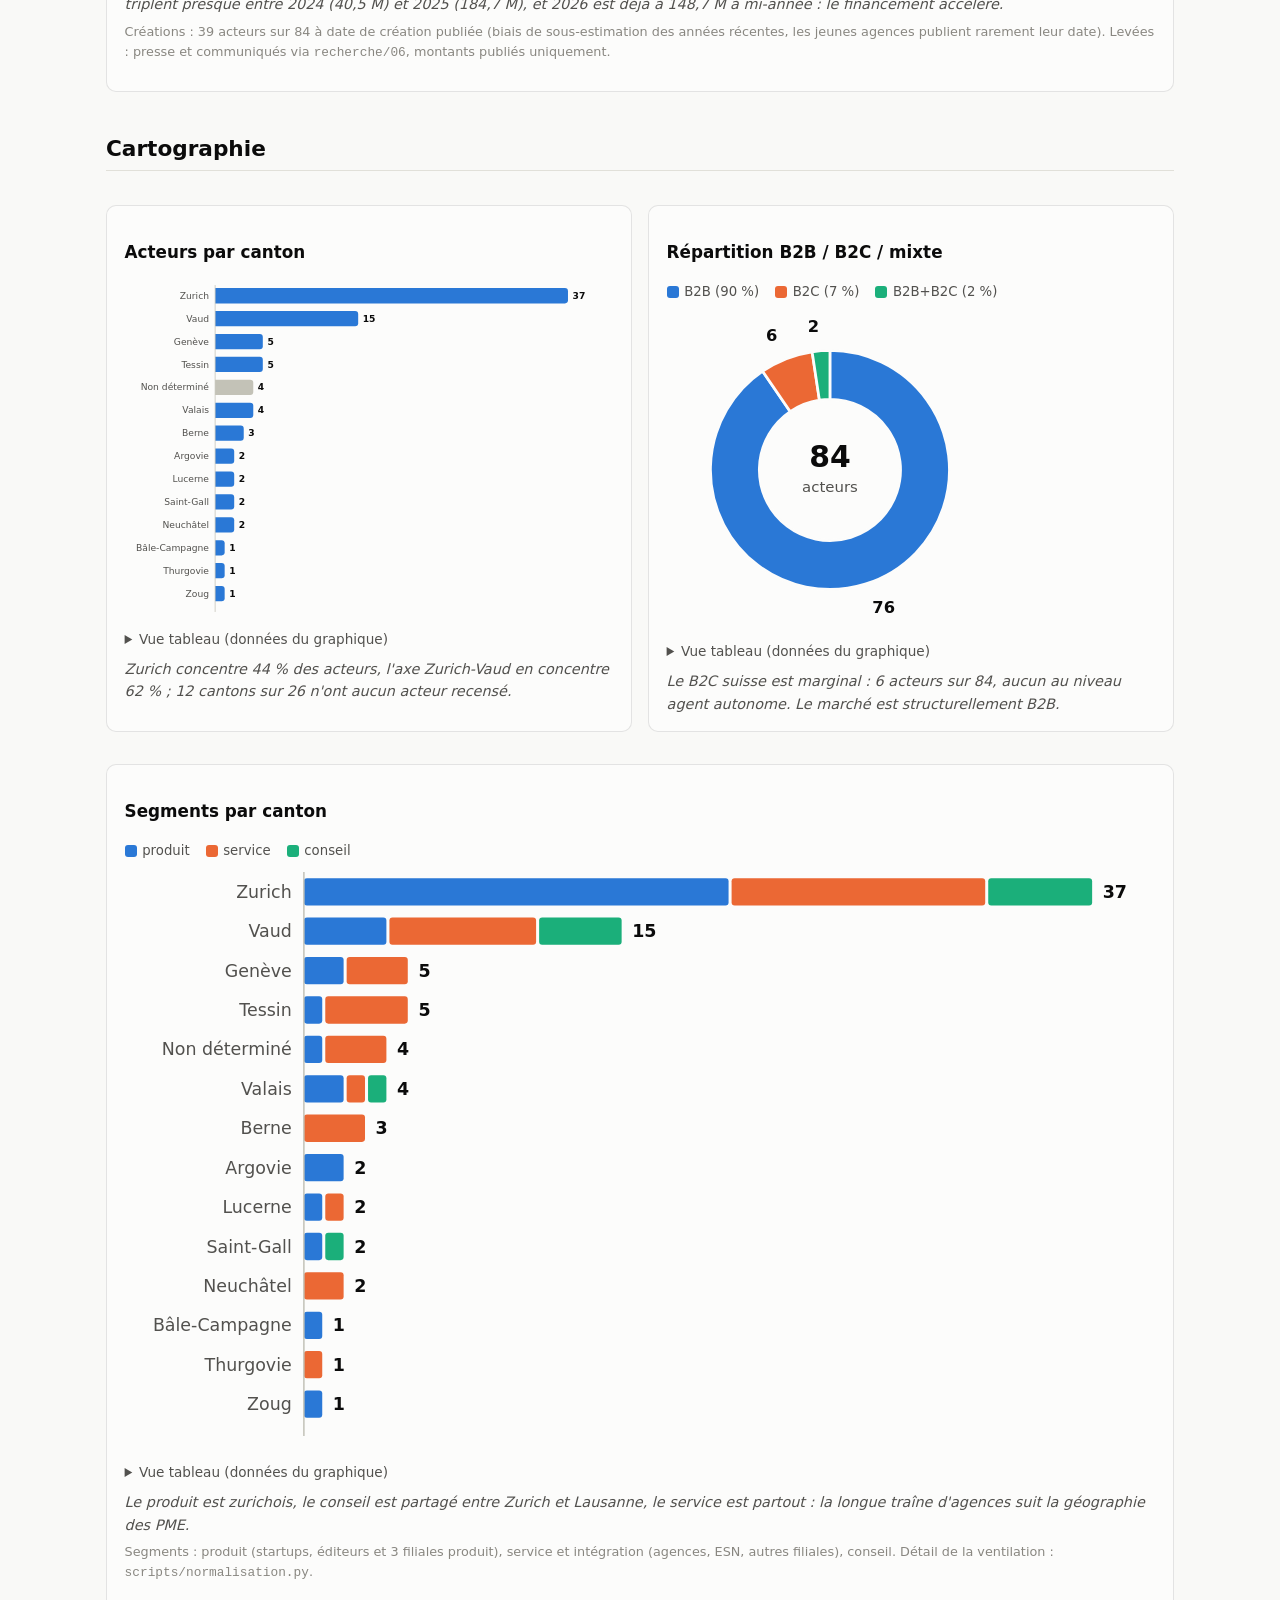
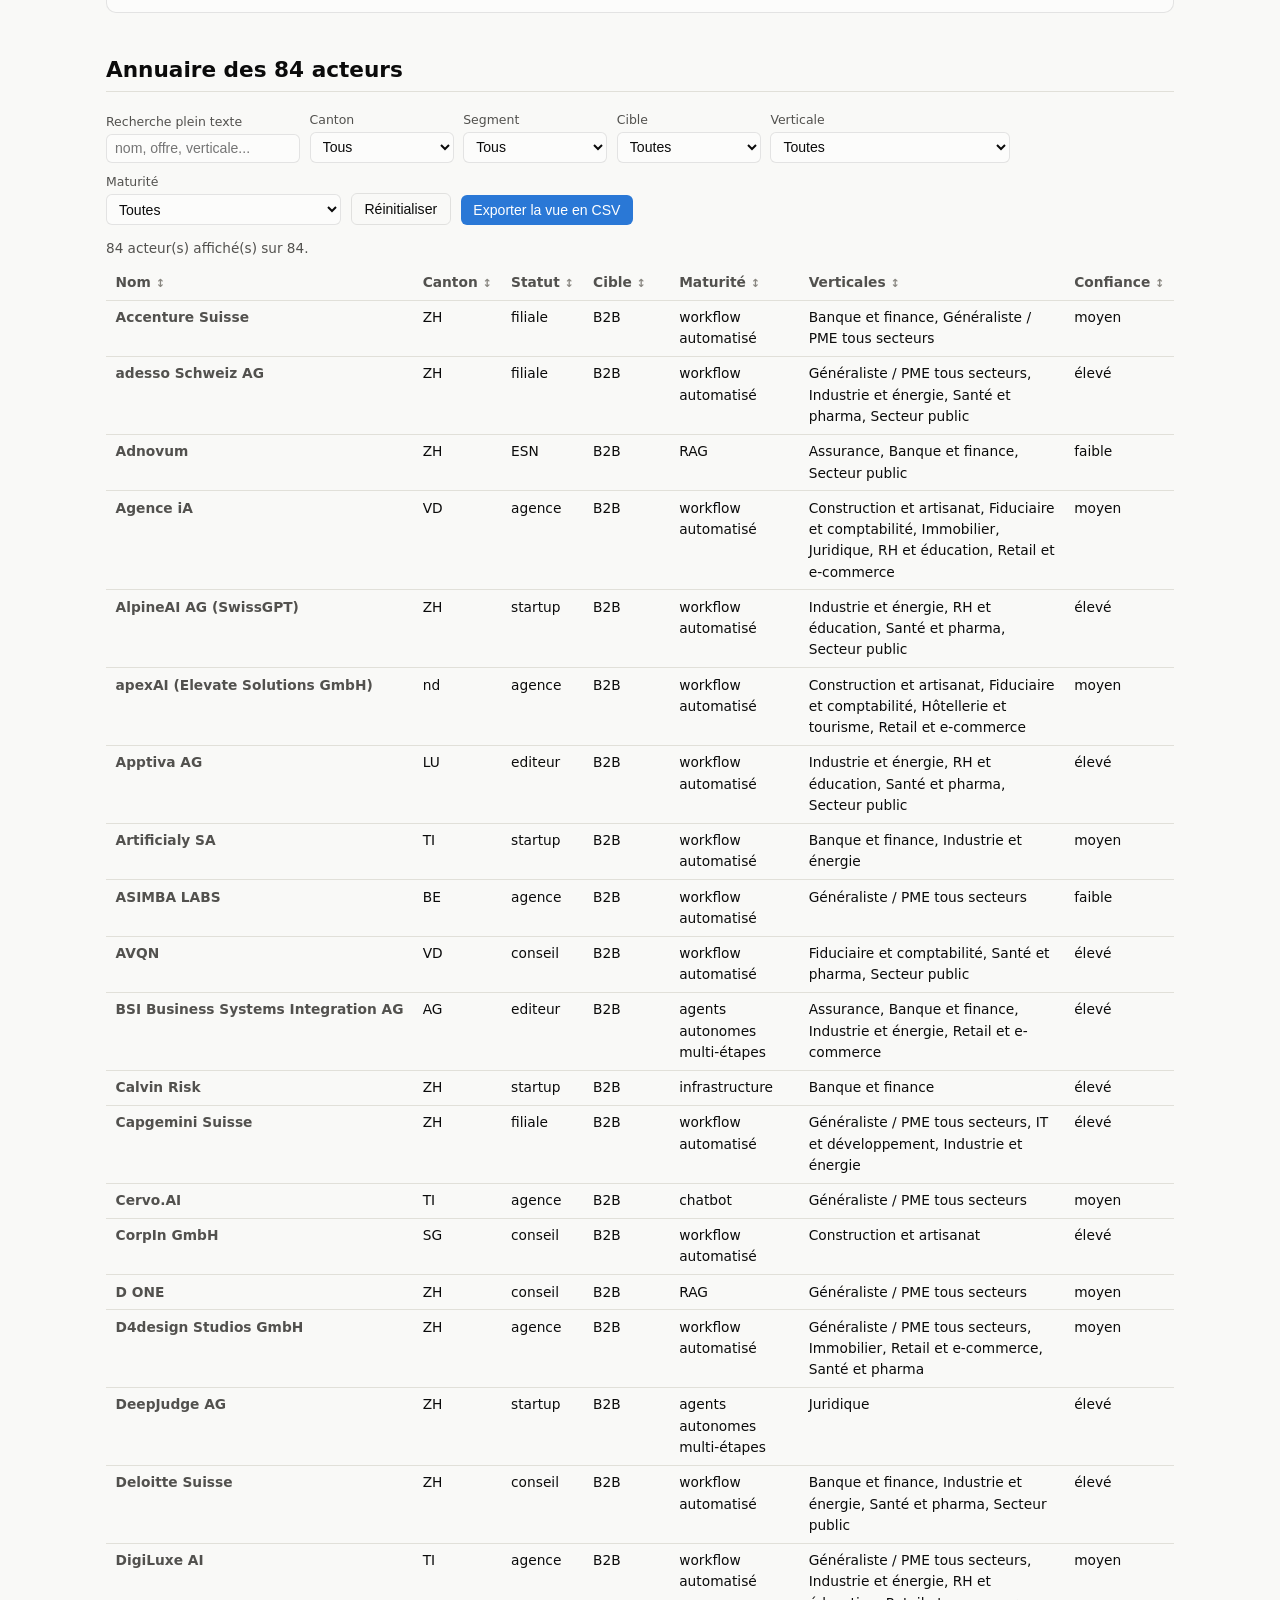
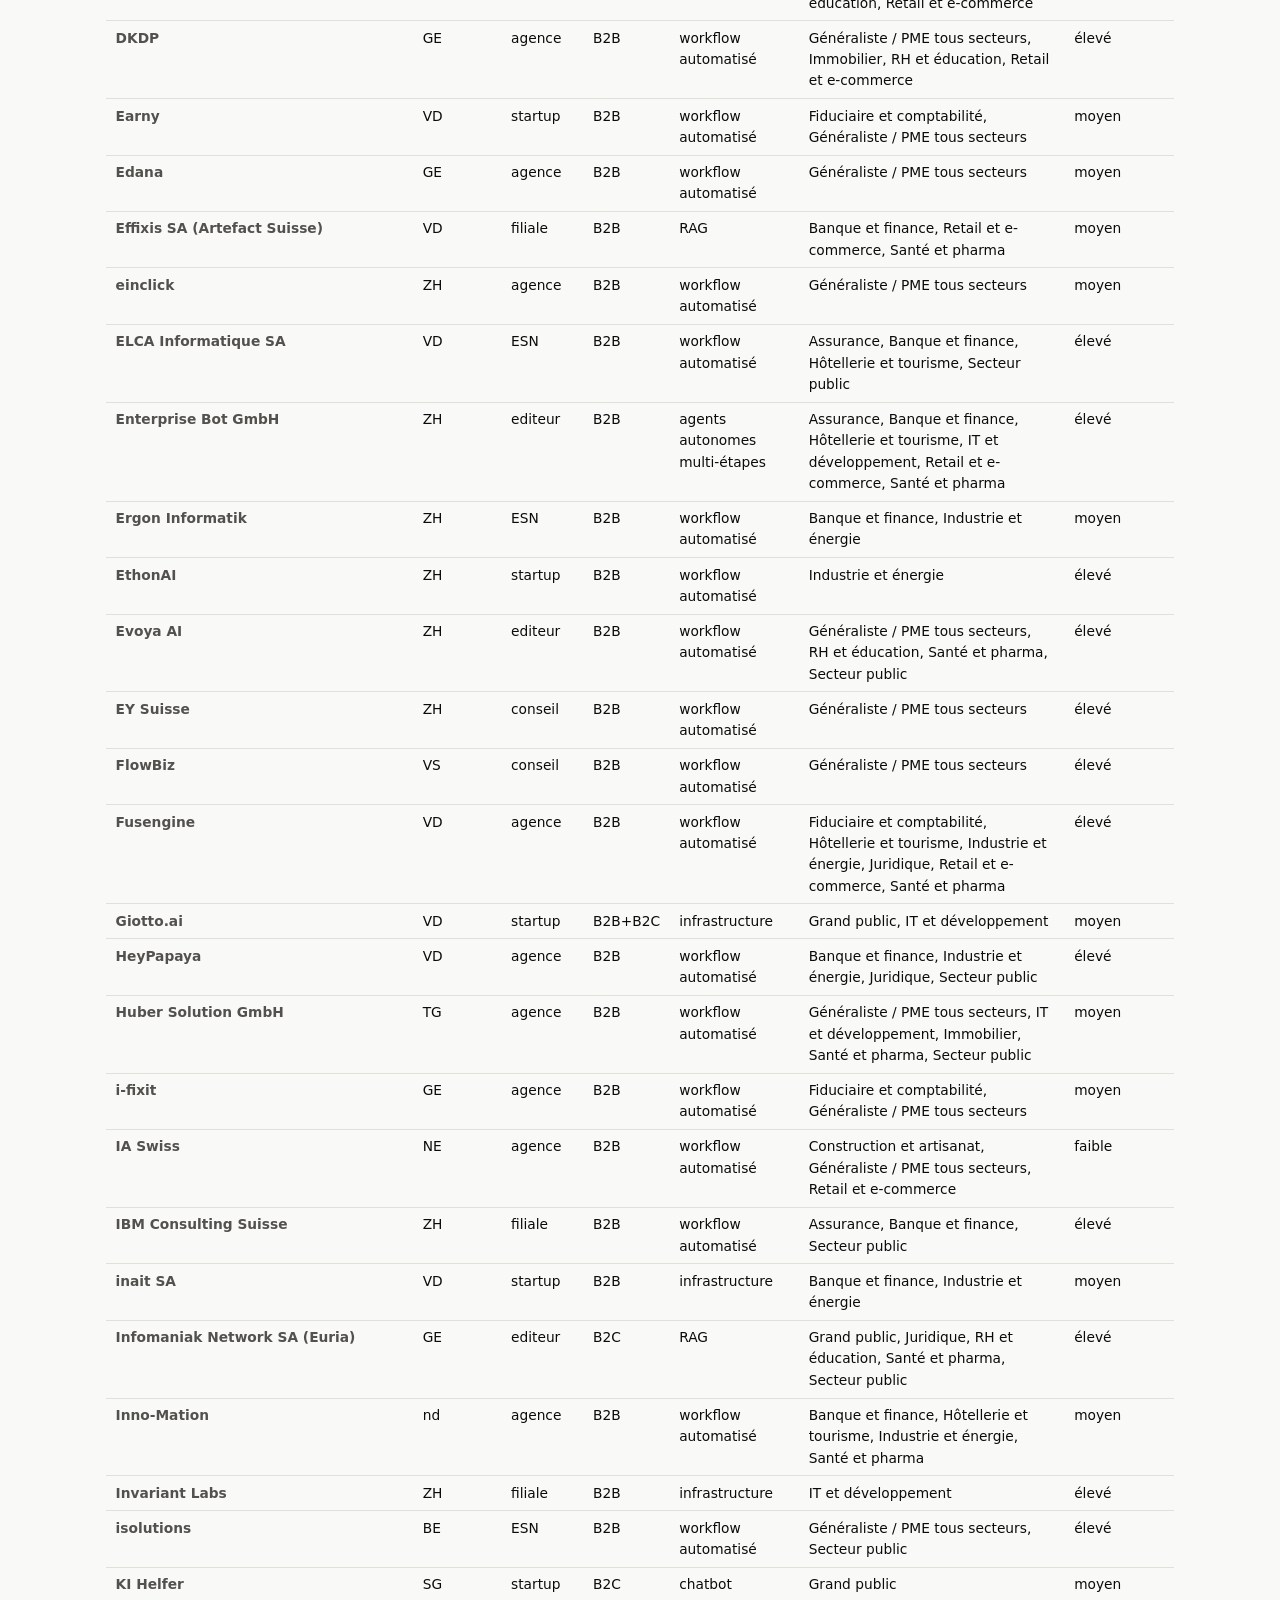
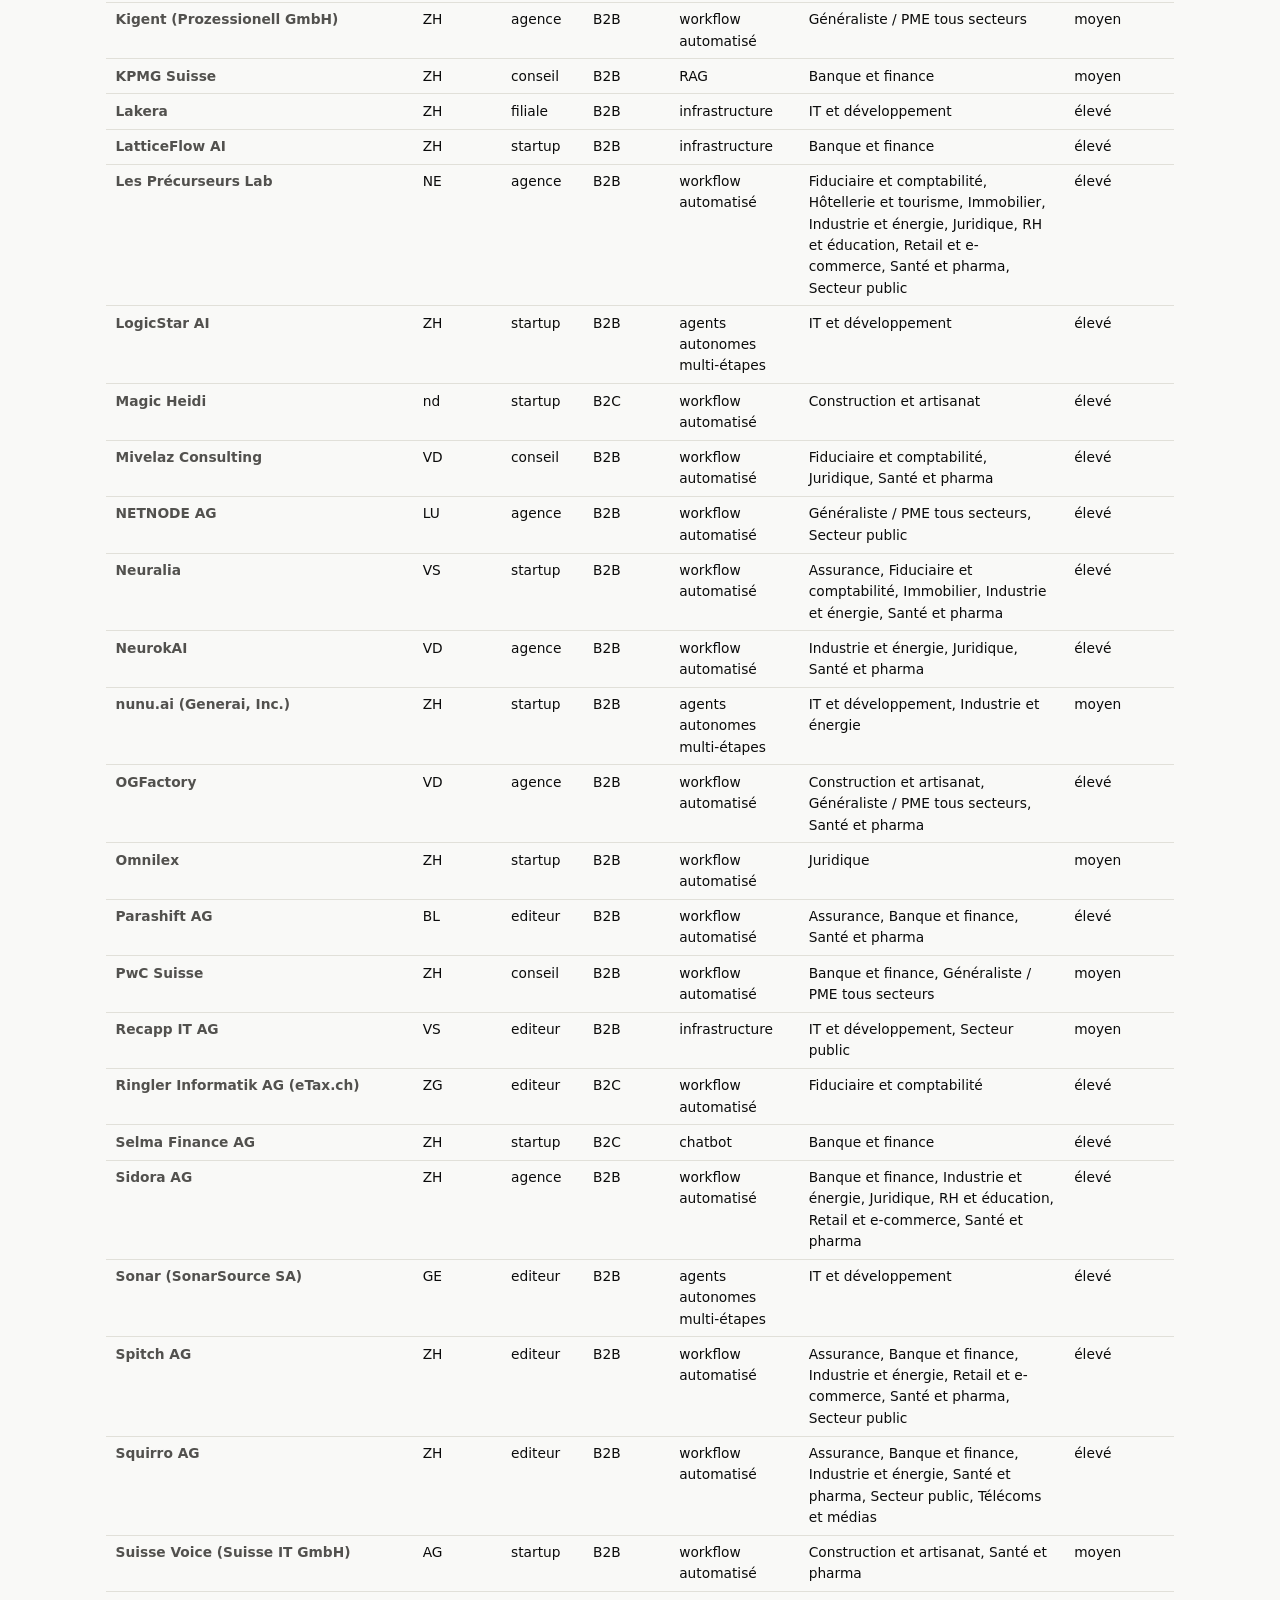
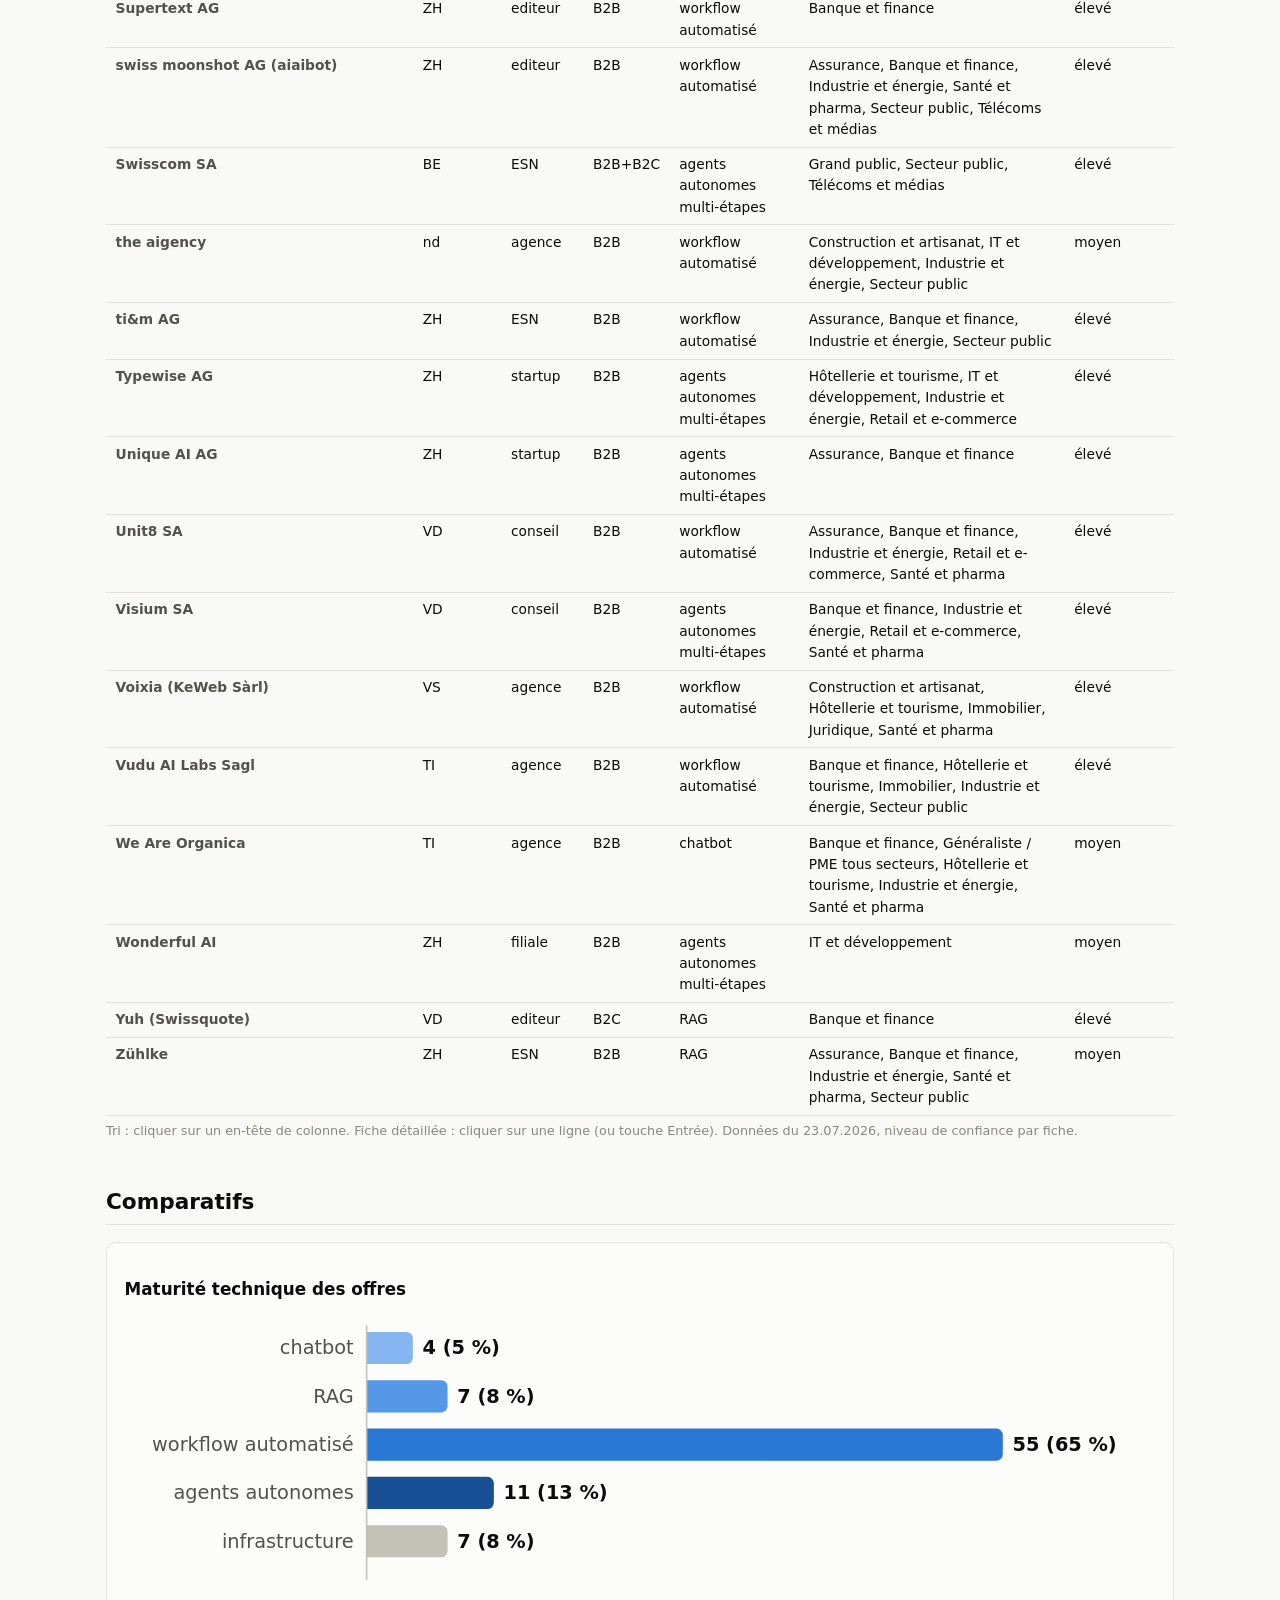
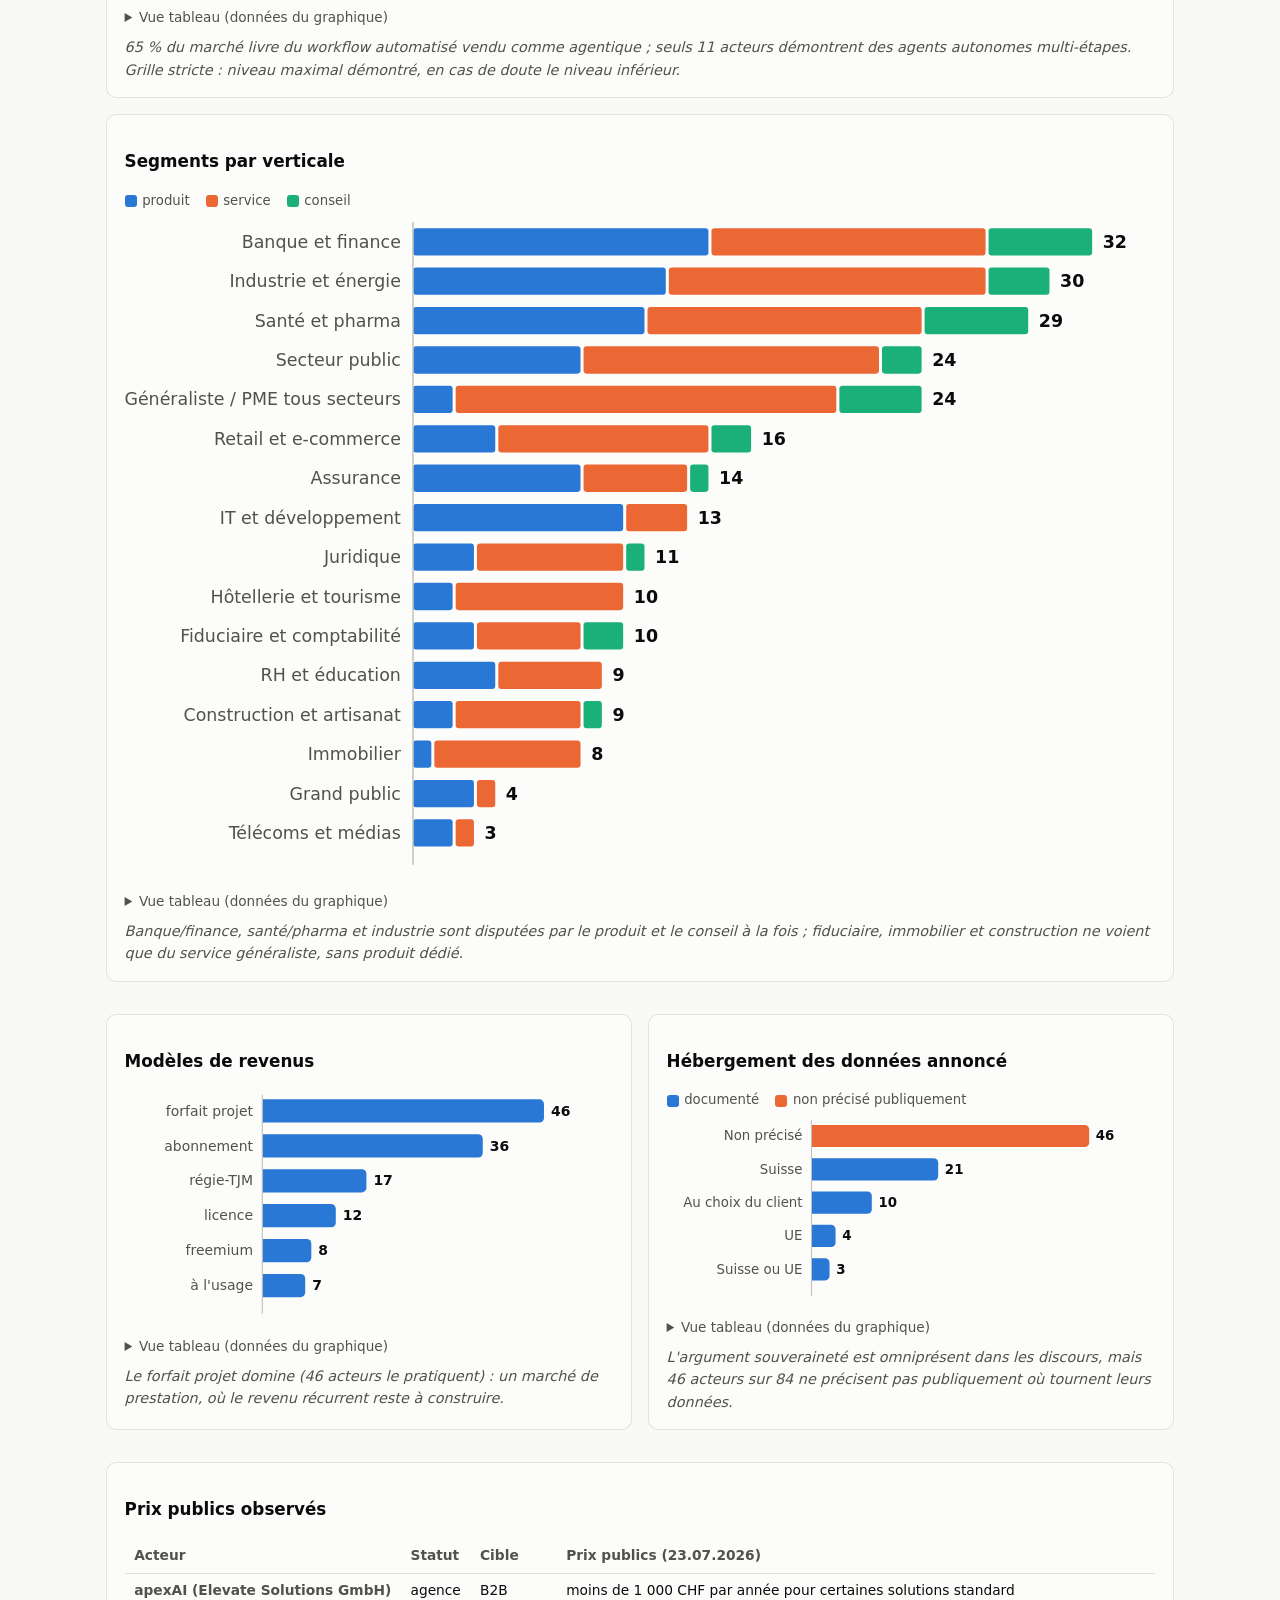
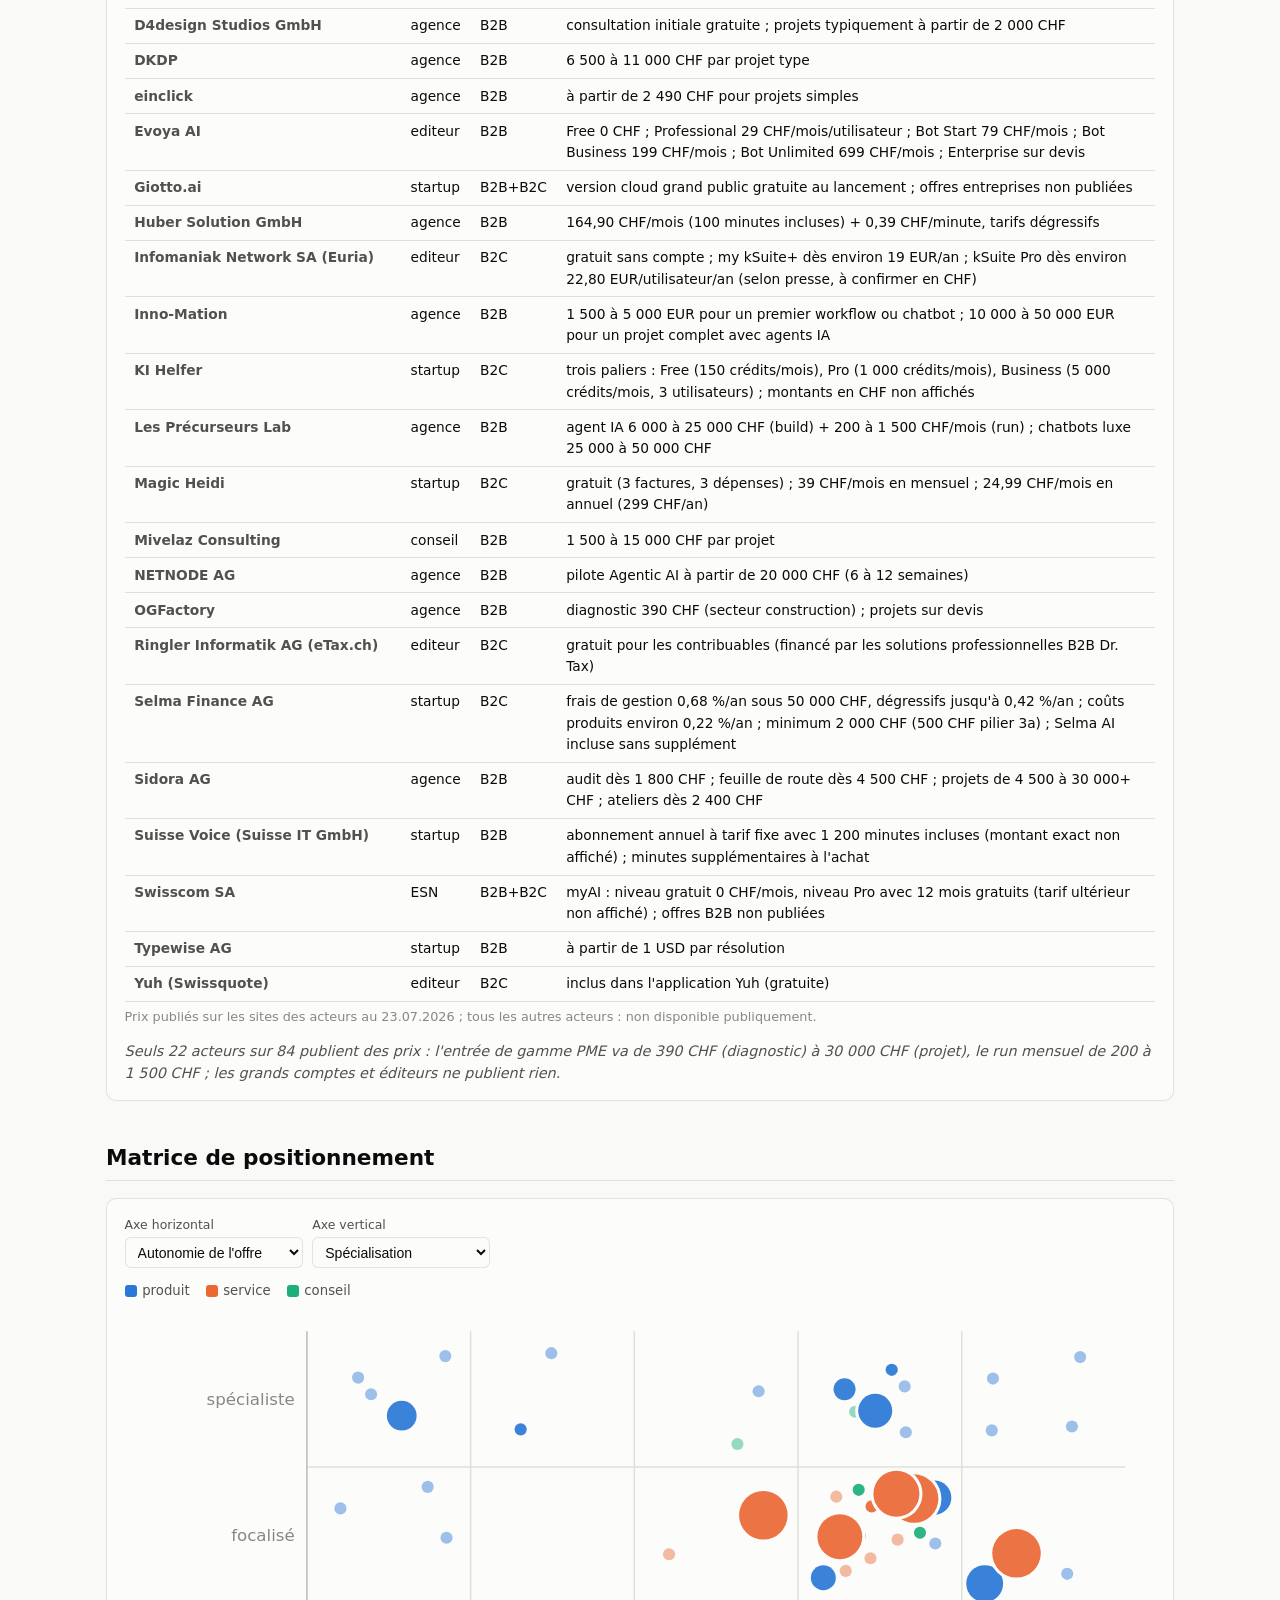
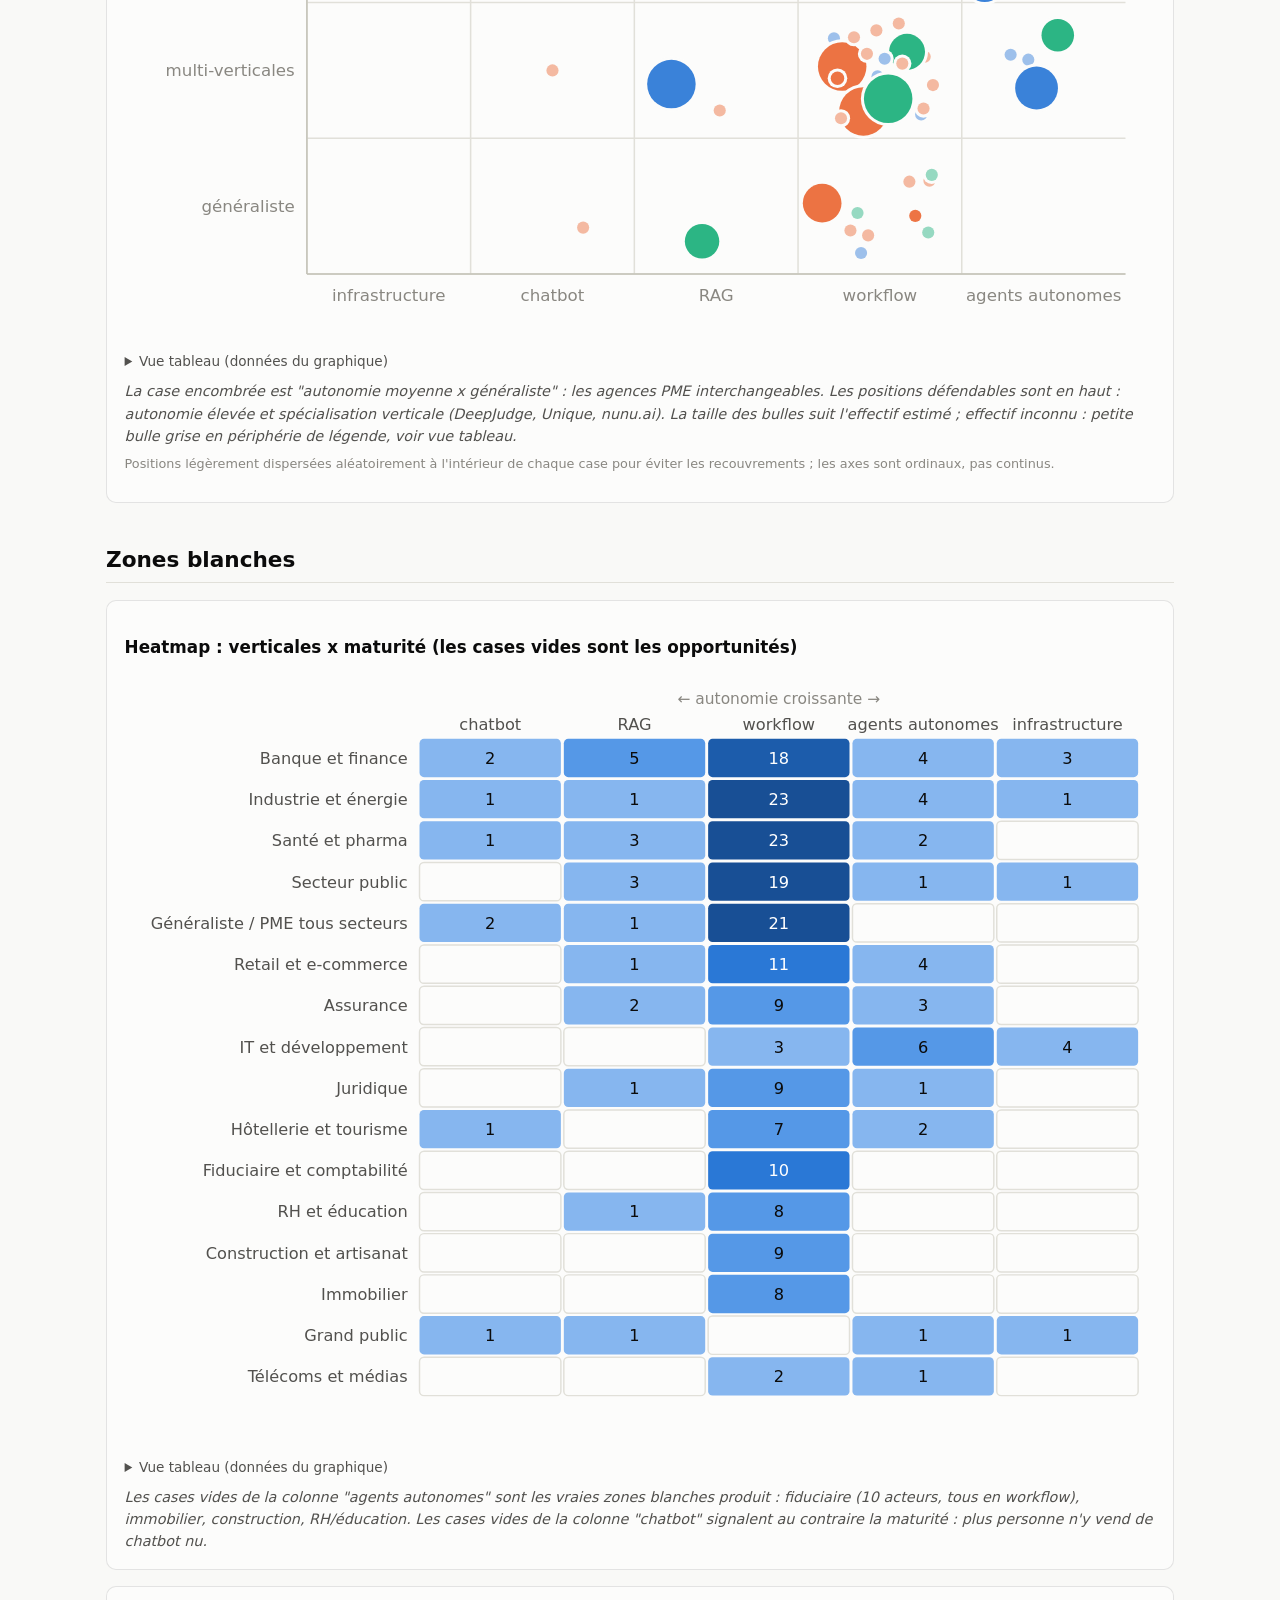
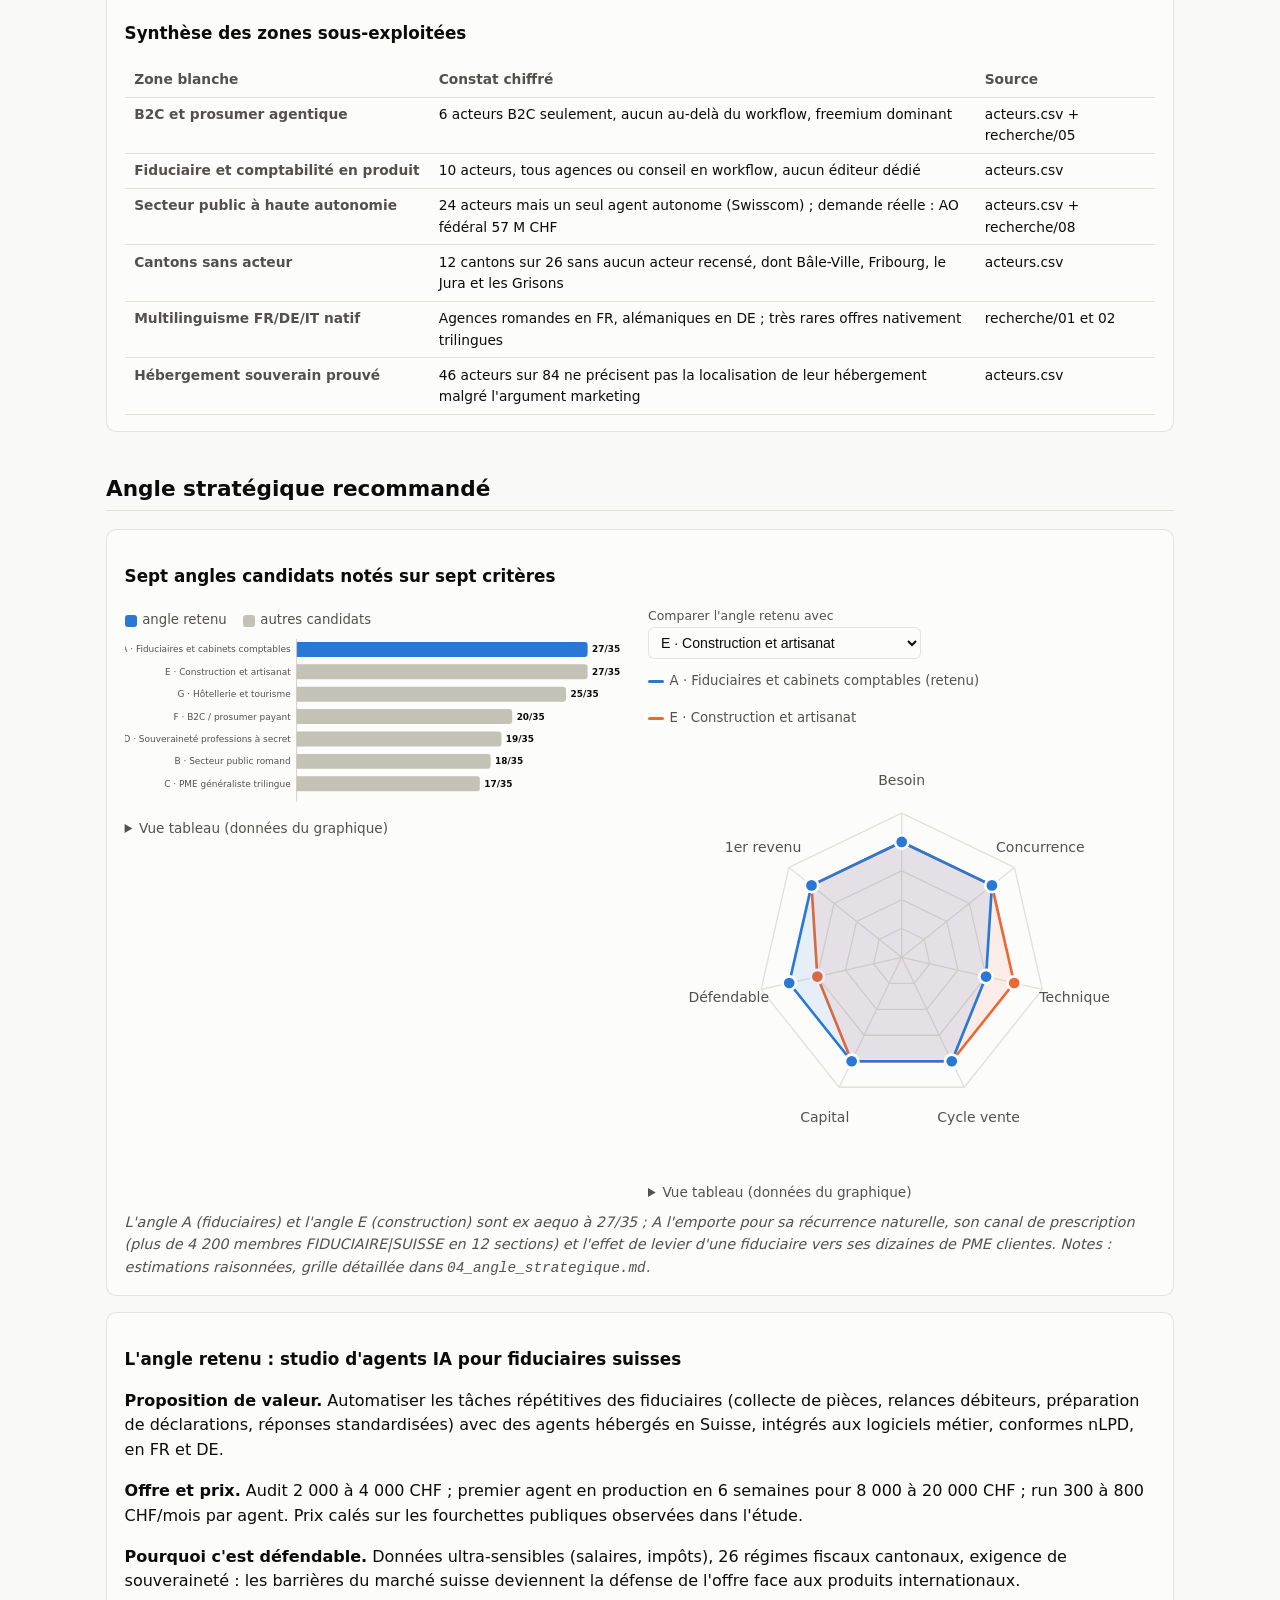
==== commit e5f77db0: "Mise à jour analyse, synthèse et site Co-Authored-By: Claude Opus 4.8 (1M context) <noreply@anthropi" ====
--- a/site/index.html
+++ b/site/index.html
@@ -145,7 +145,7 @@
     <div class="card">
       <h3>Hébergement des données annoncé</h3>
       <figure class="chart" id="chart-hebergement"></figure>
-      <p class="lecture">L'argument souveraineté est omniprésent dans les discours, mais 38 acteurs
+      <p class="lecture">L'argument souveraineté est omniprésent dans les discours, mais 46 acteurs
       sur 84 ne précisent pas publiquement où tournent leurs données.</p>
     </div>
   </div>
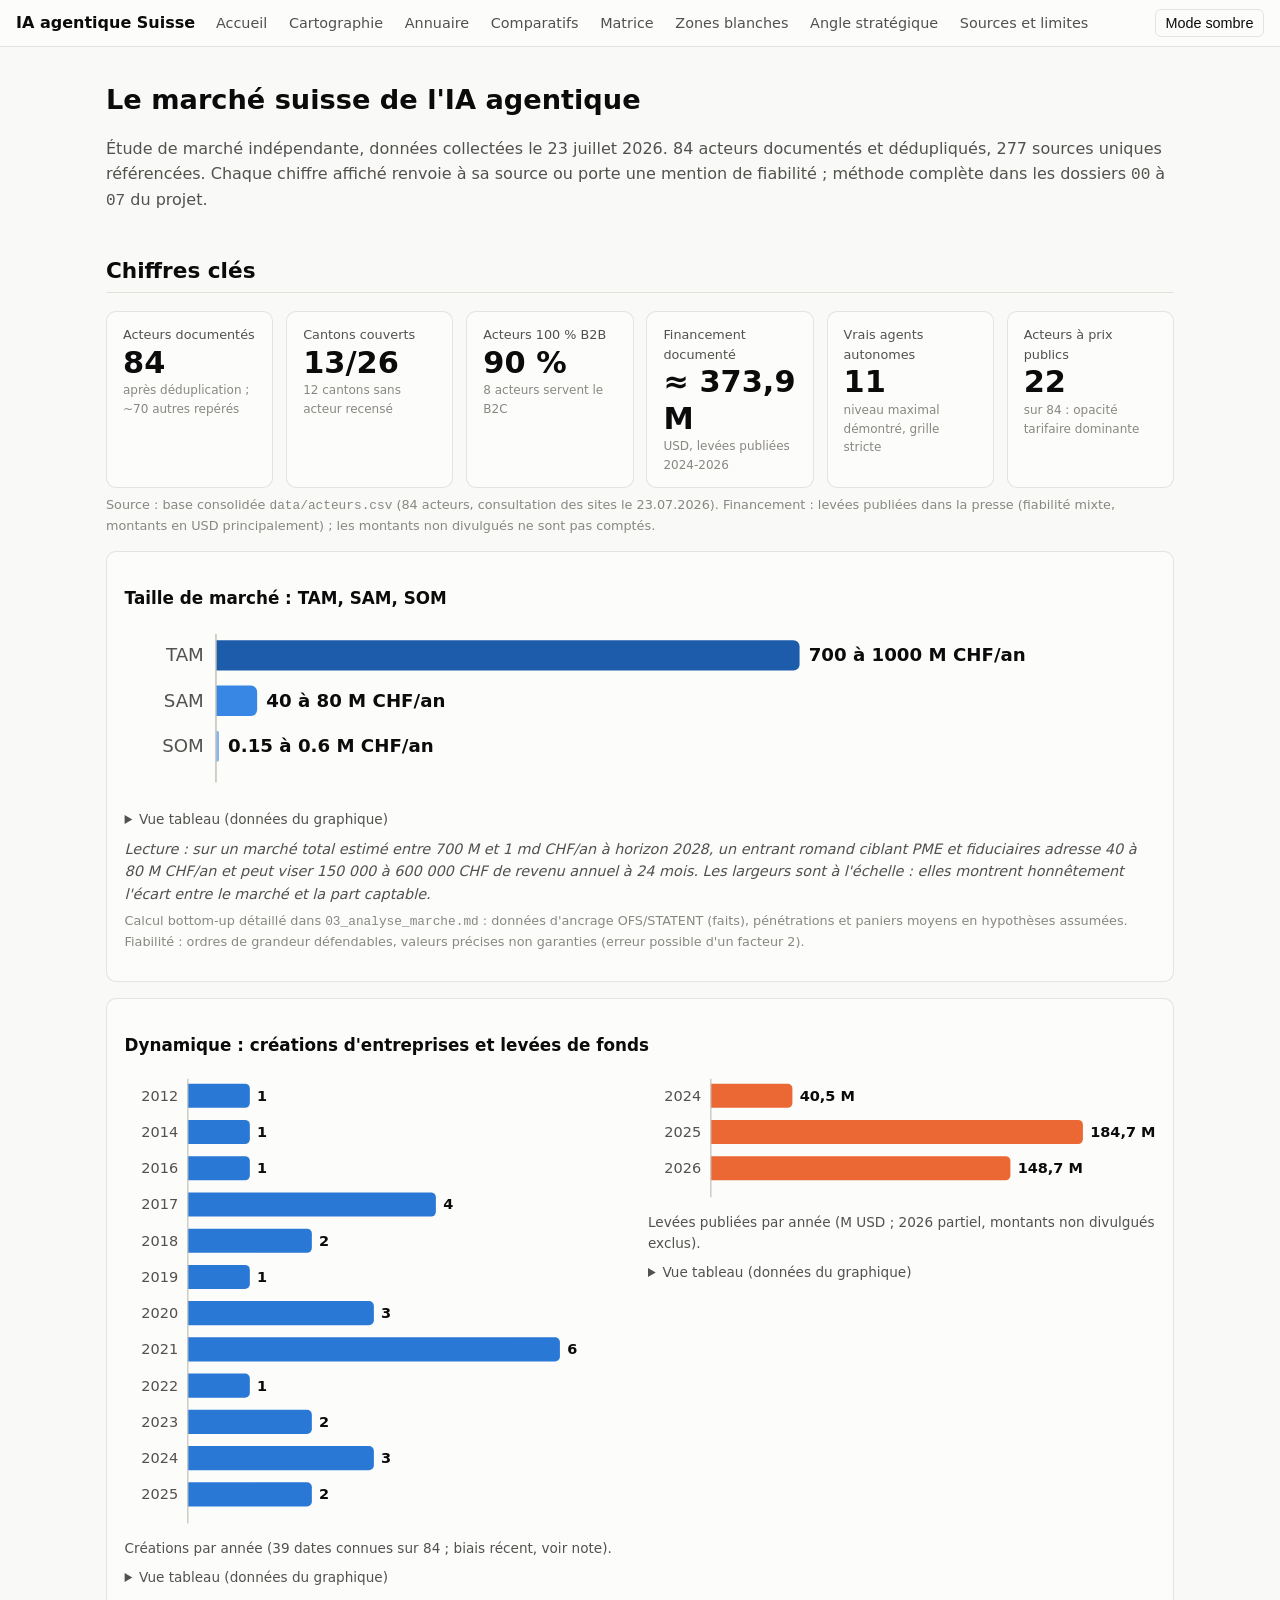
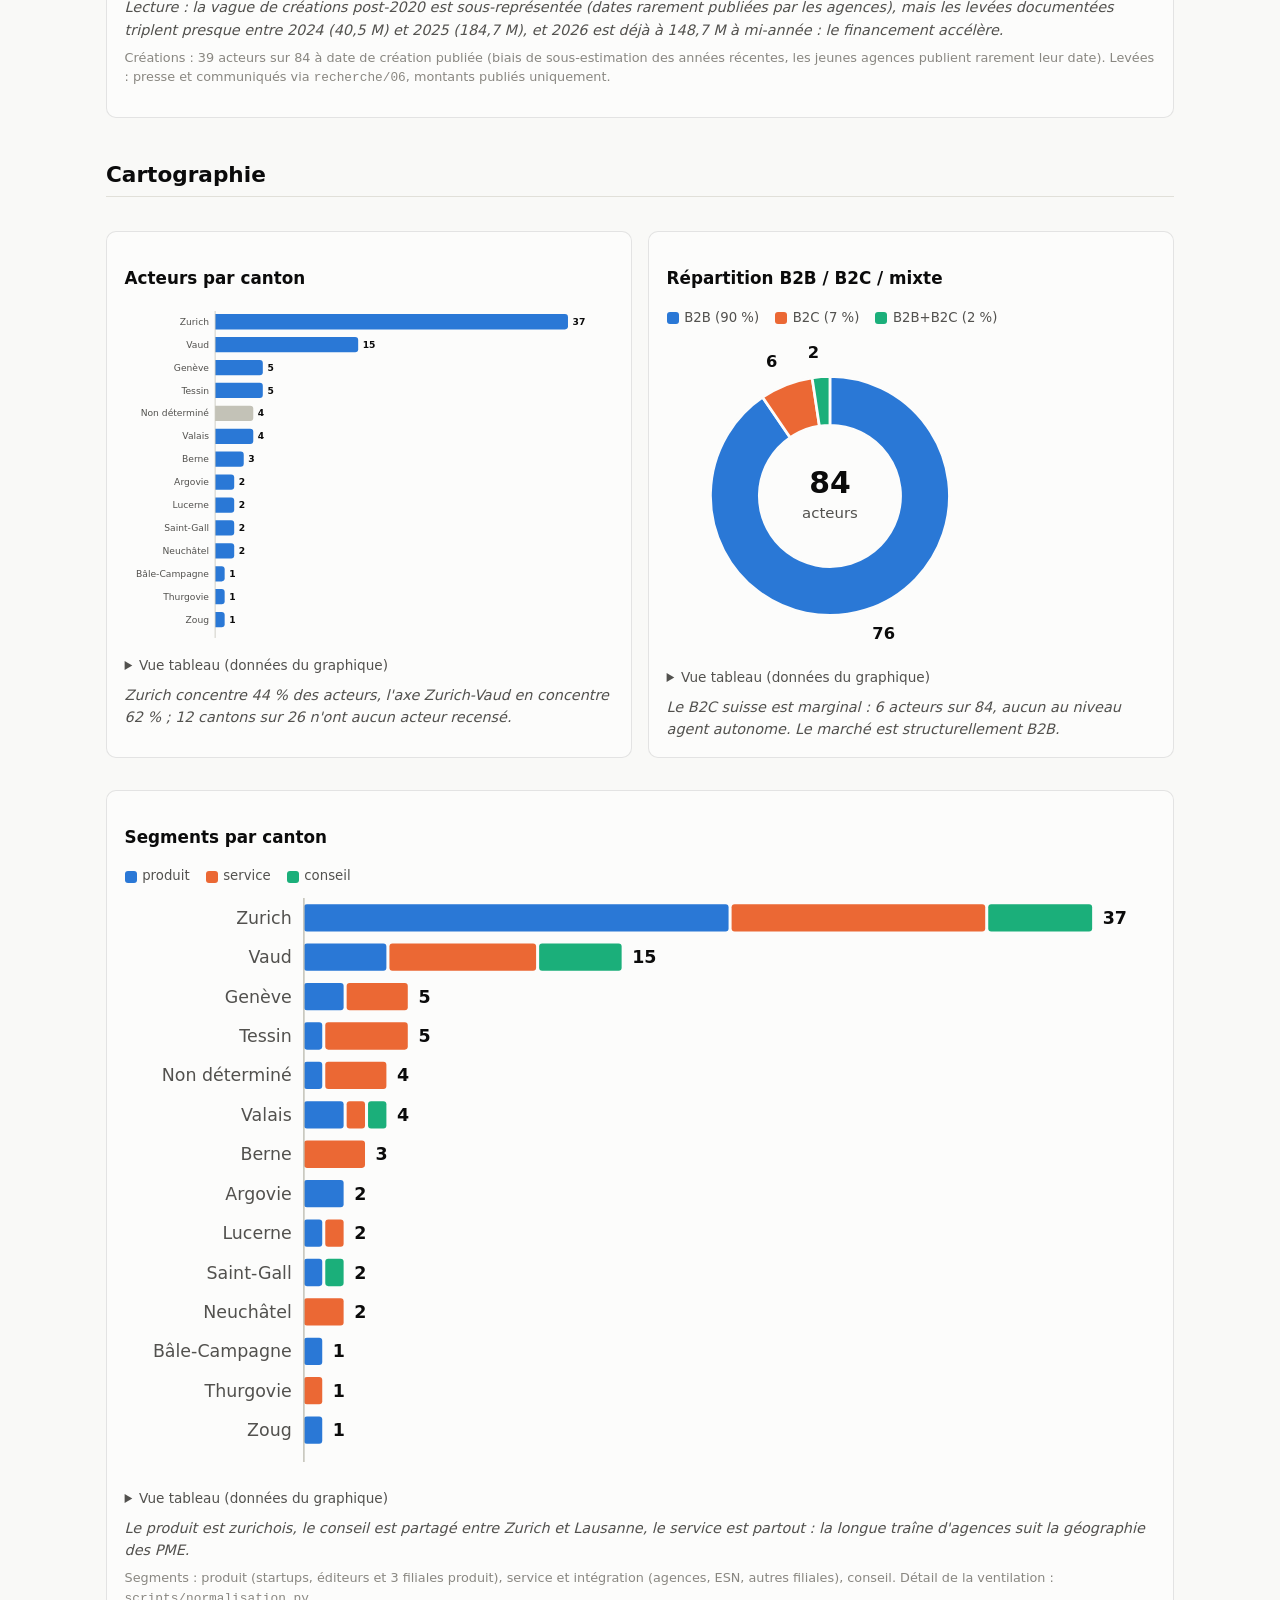
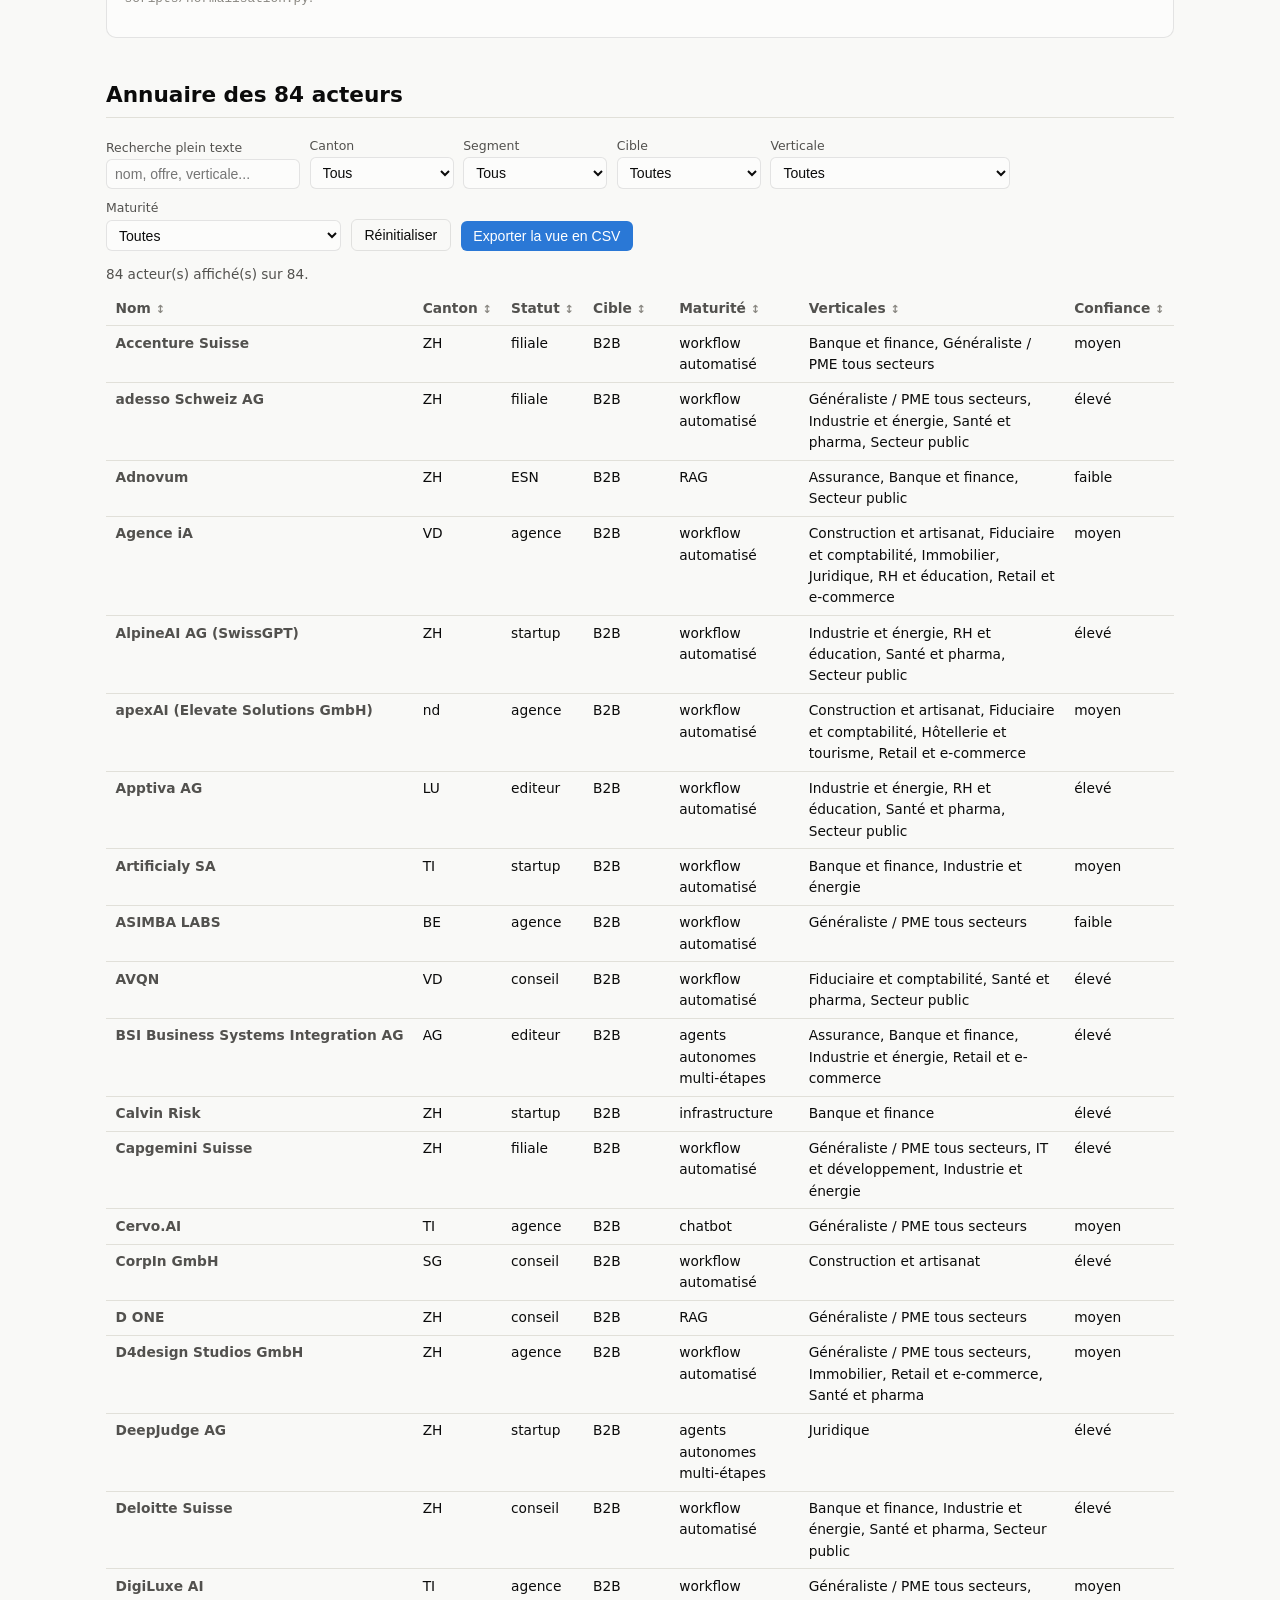
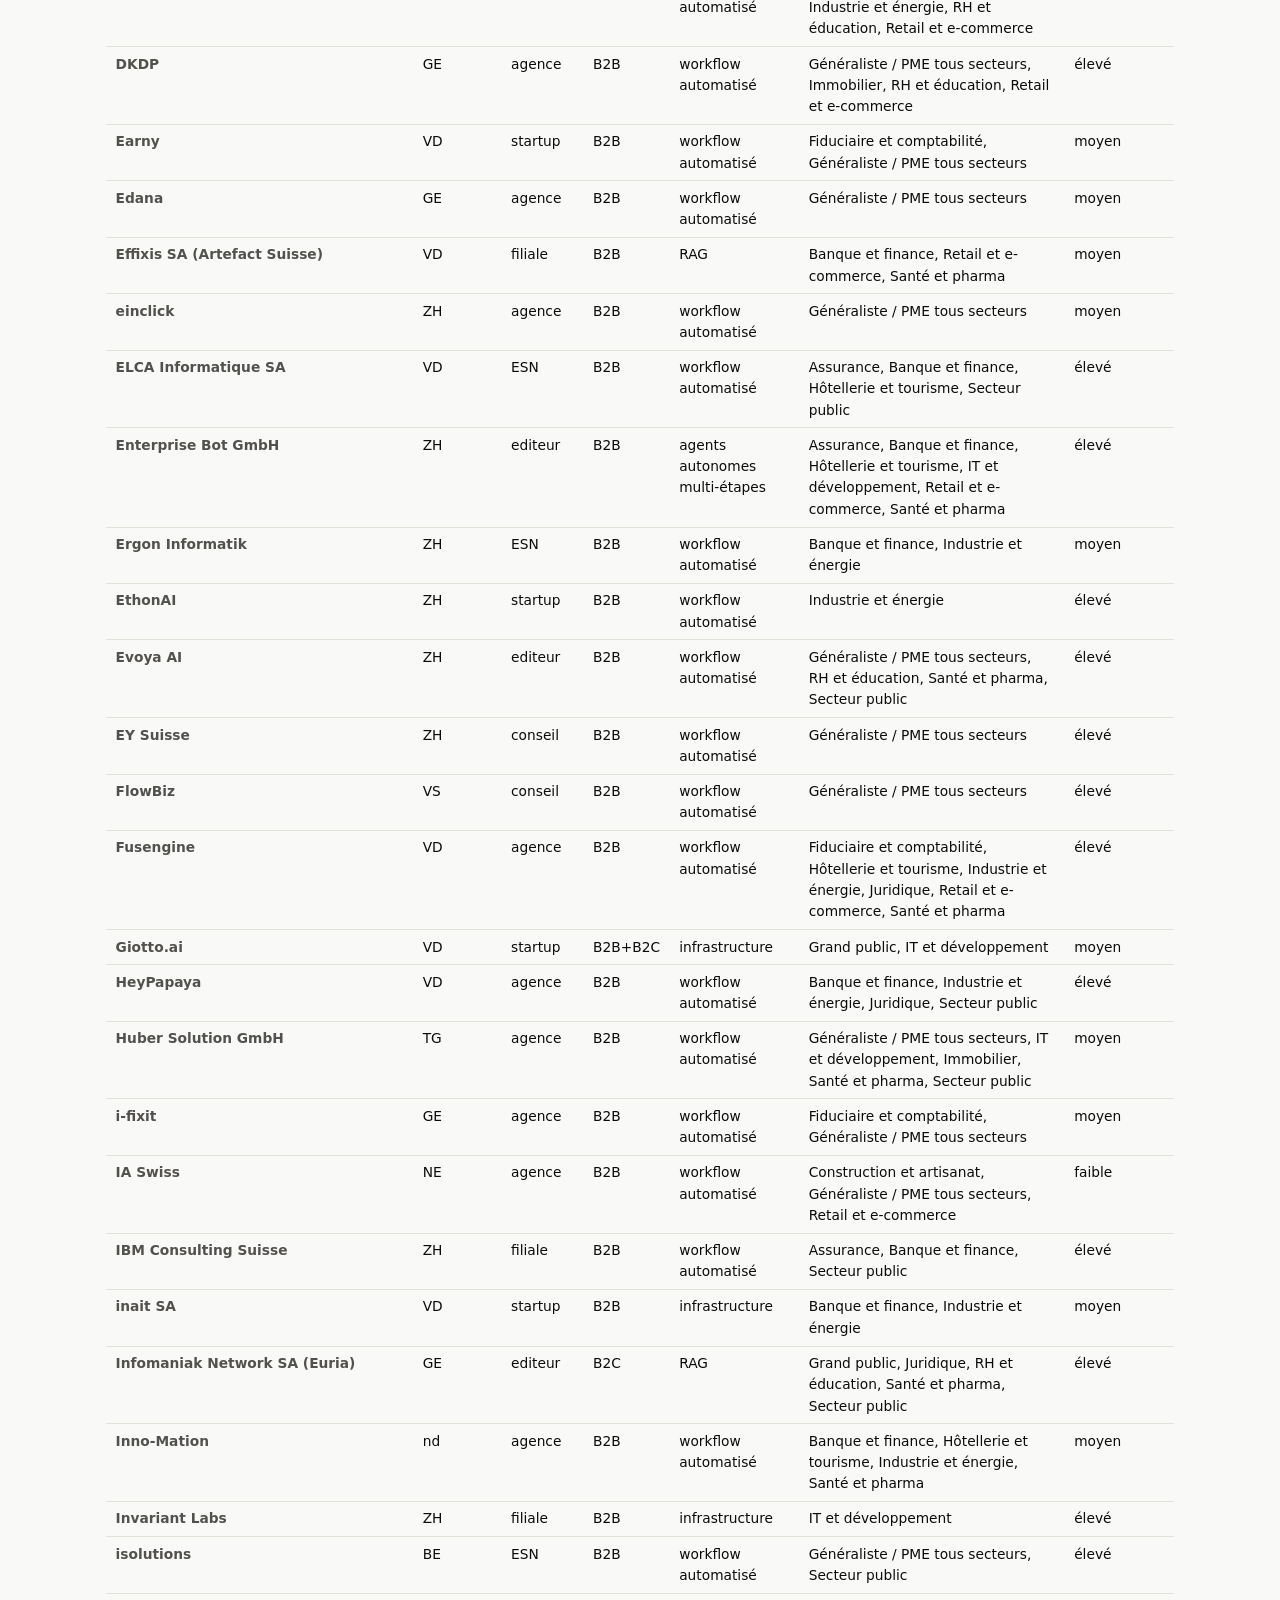
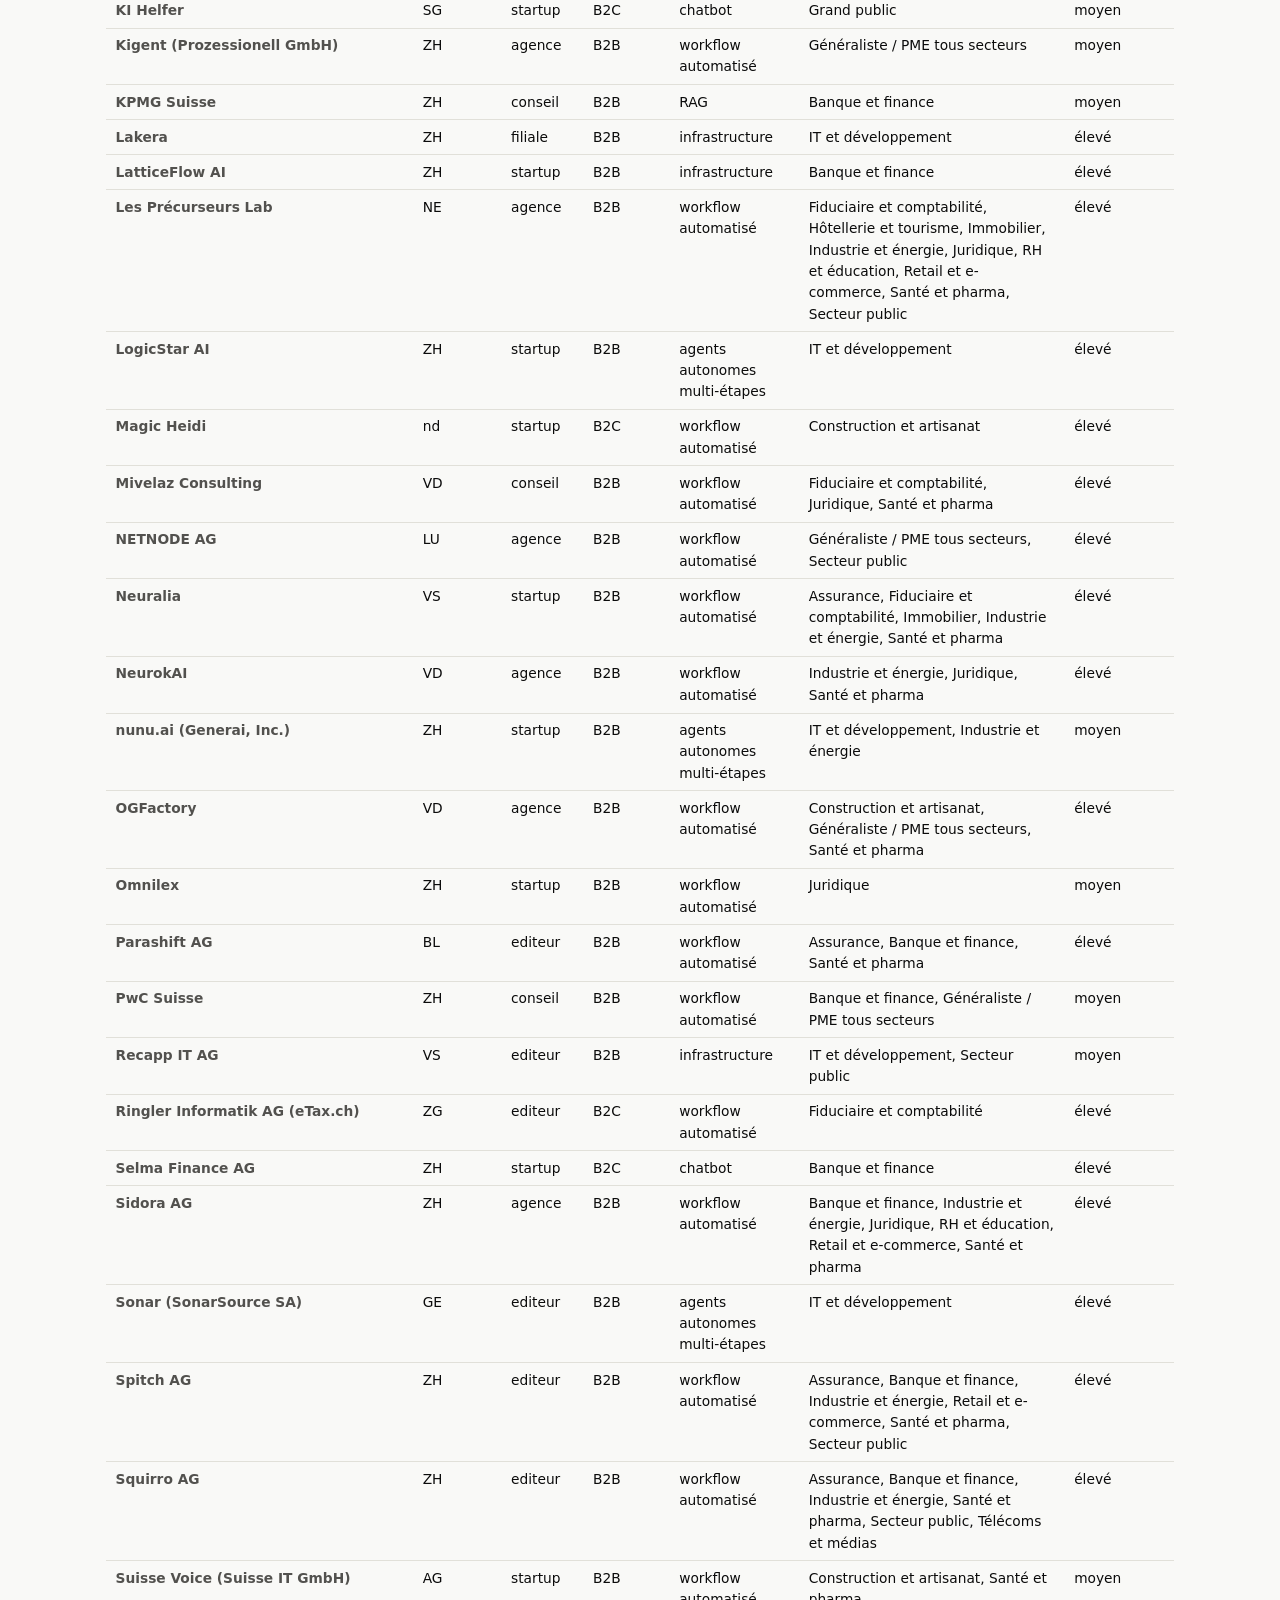
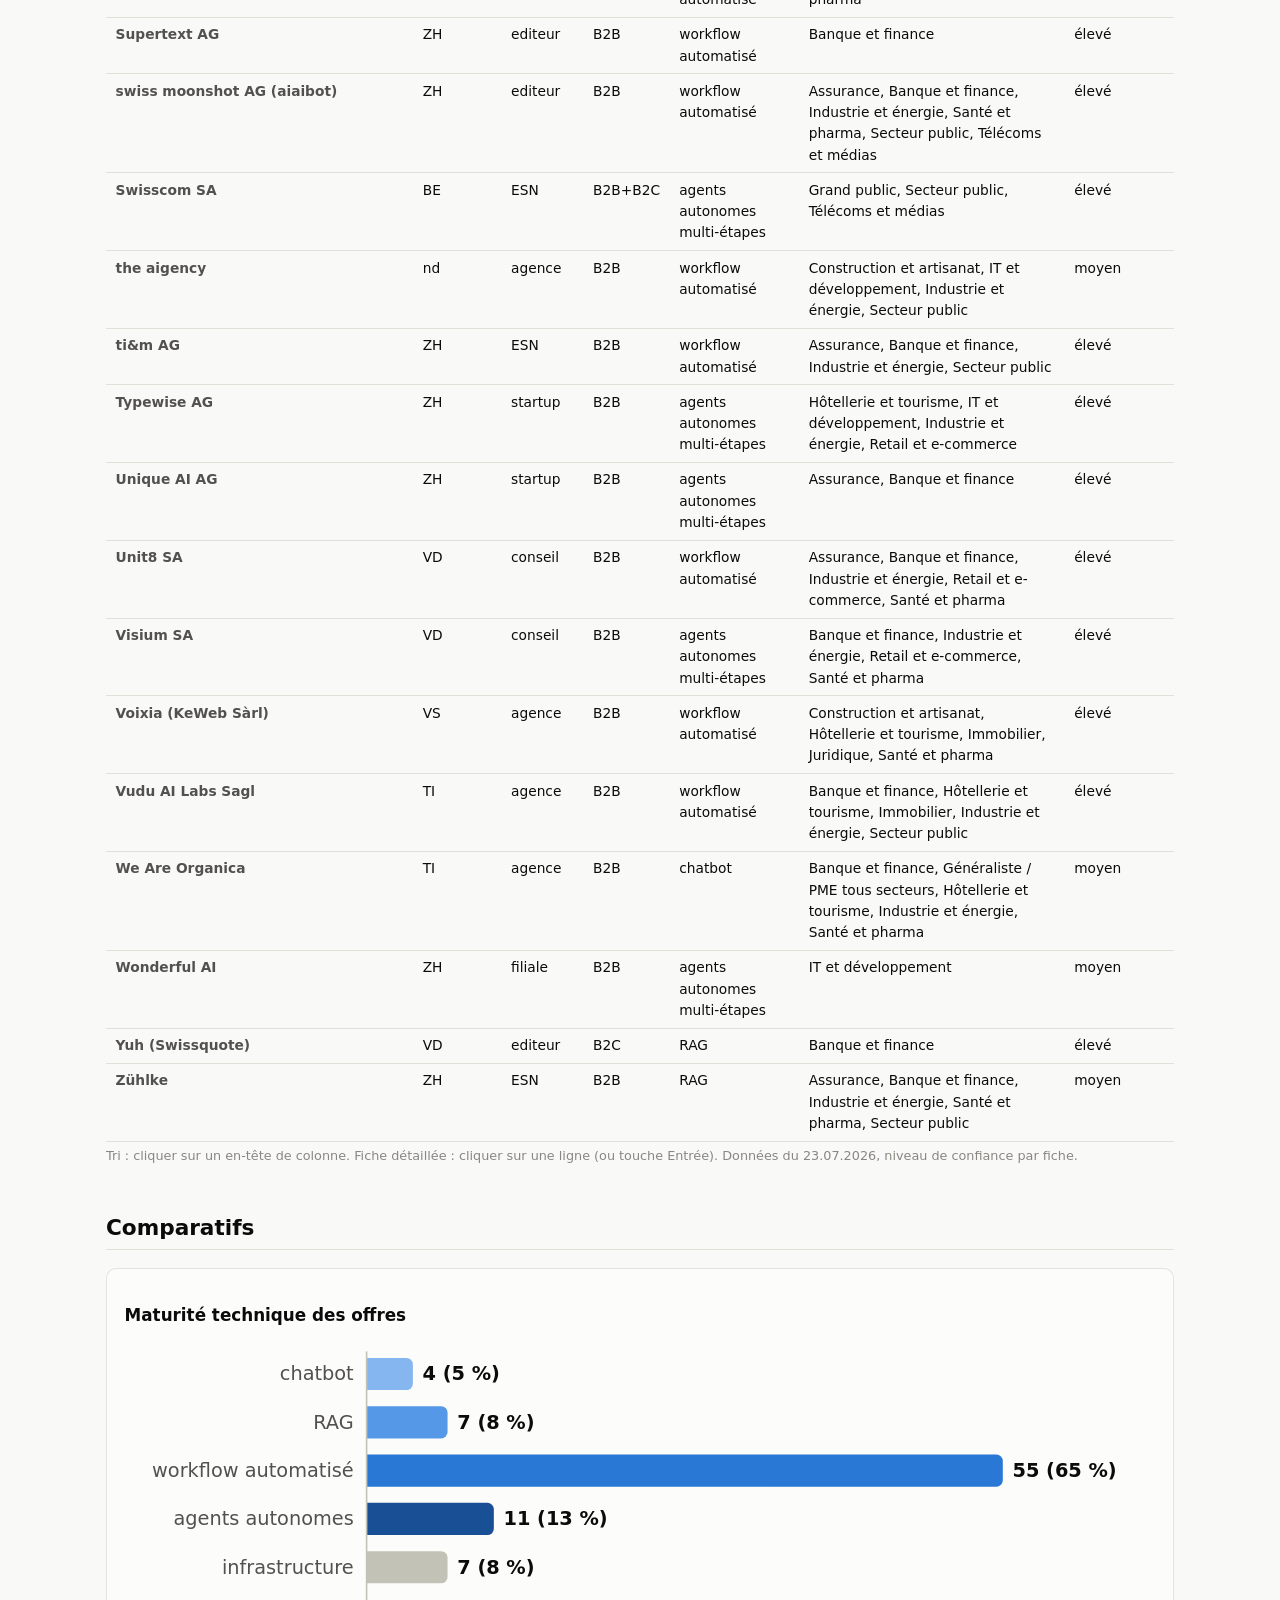
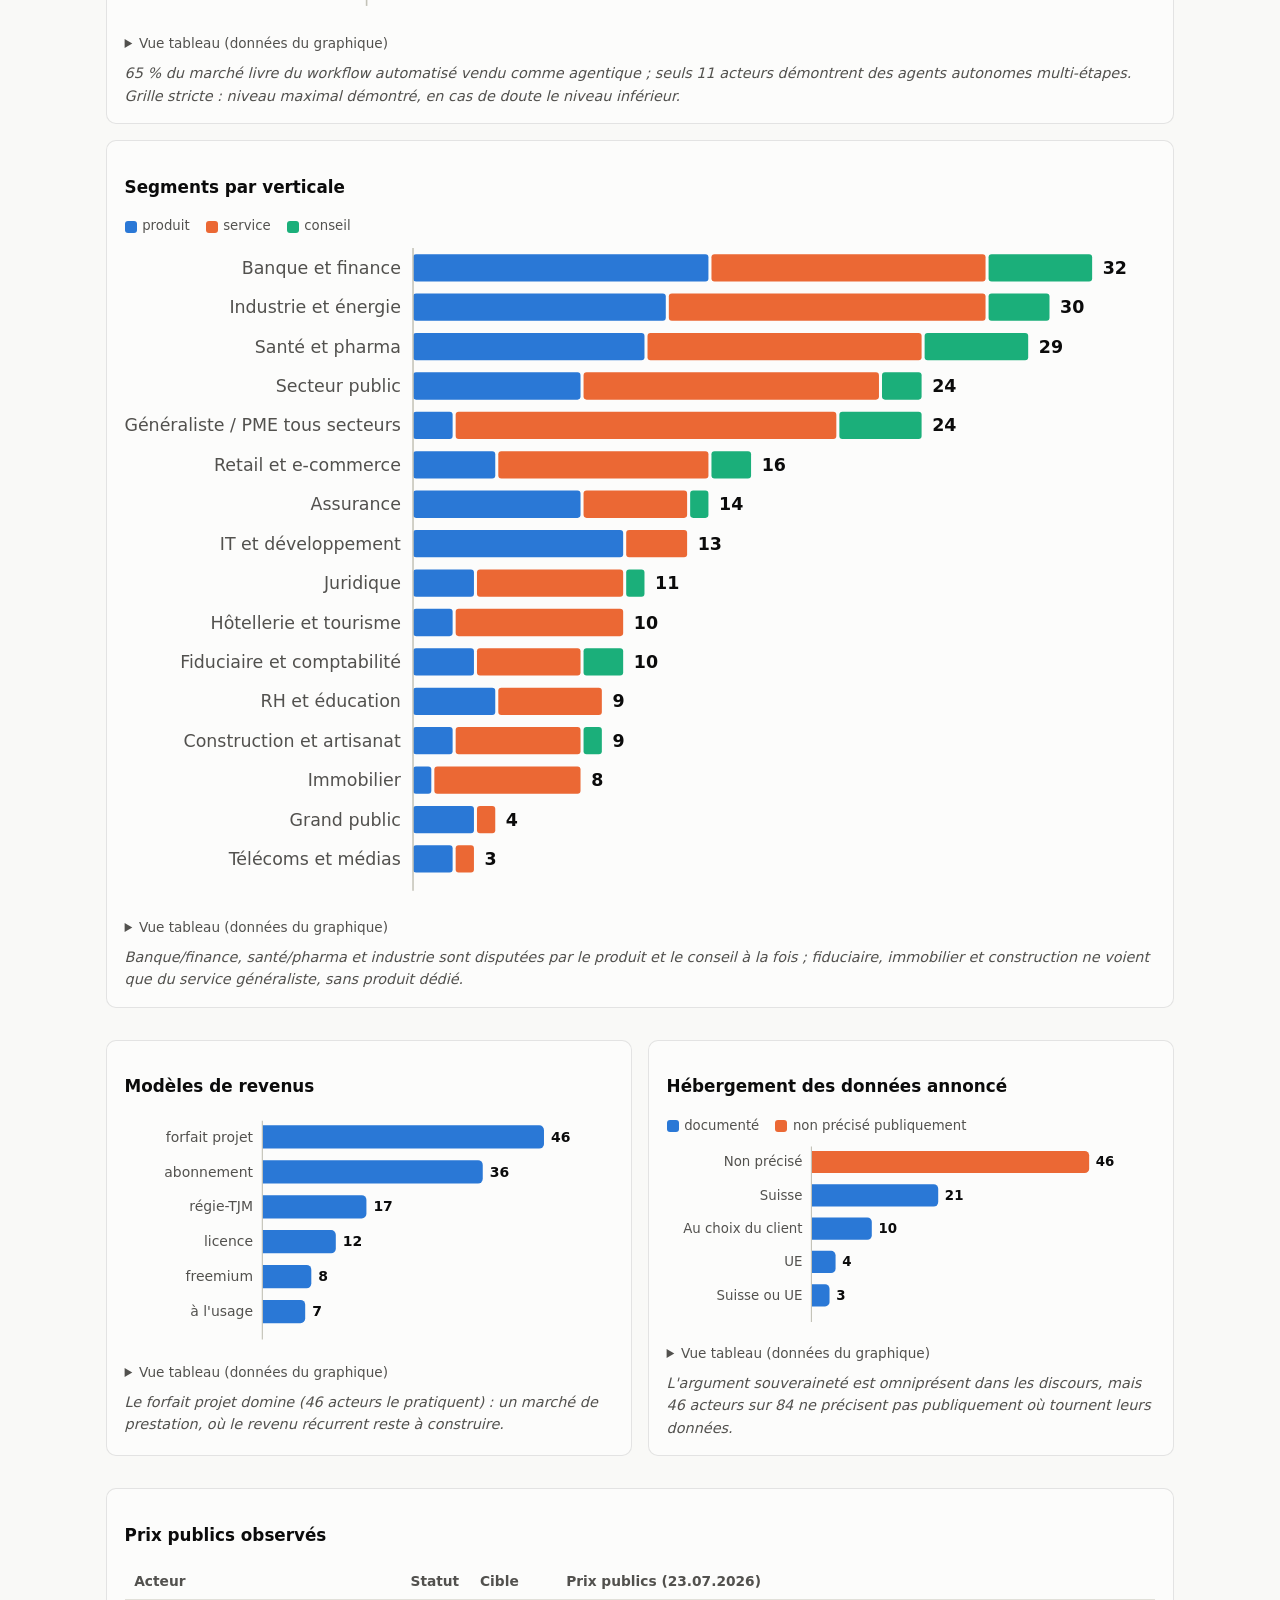
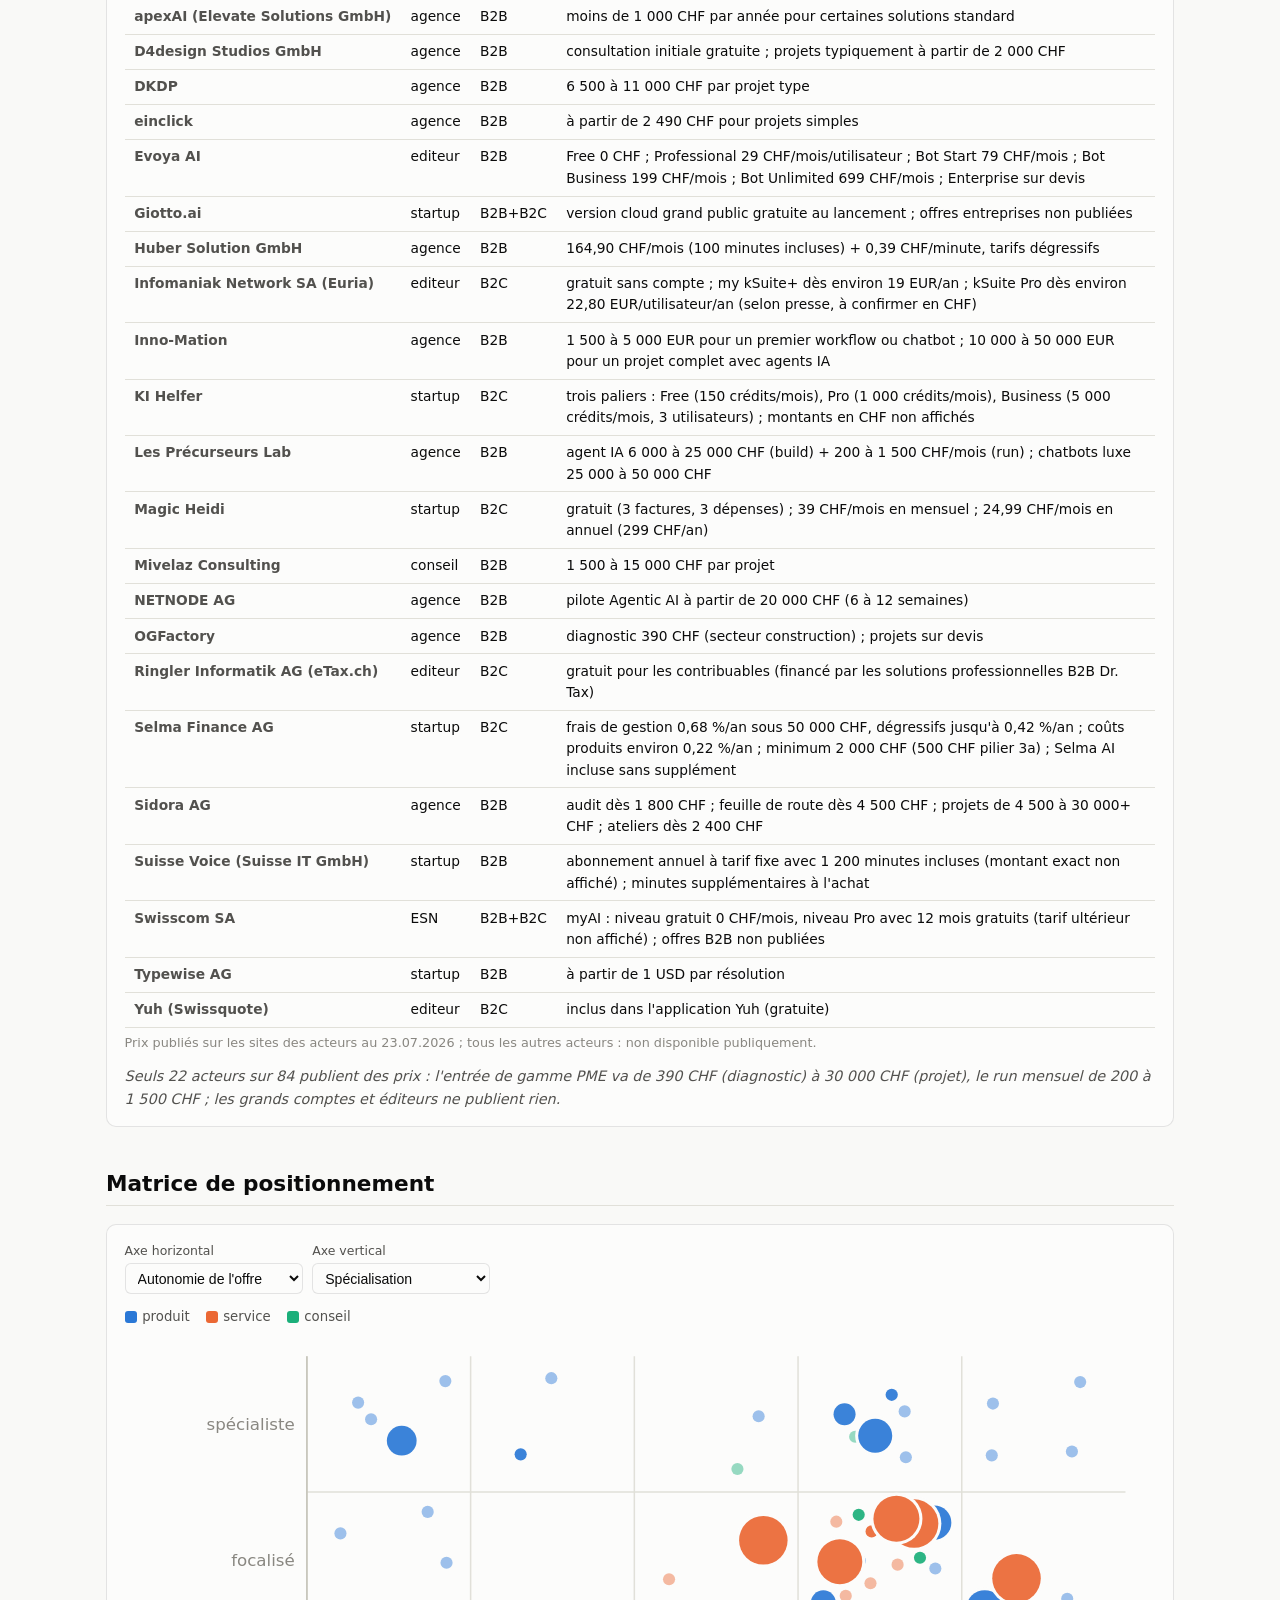
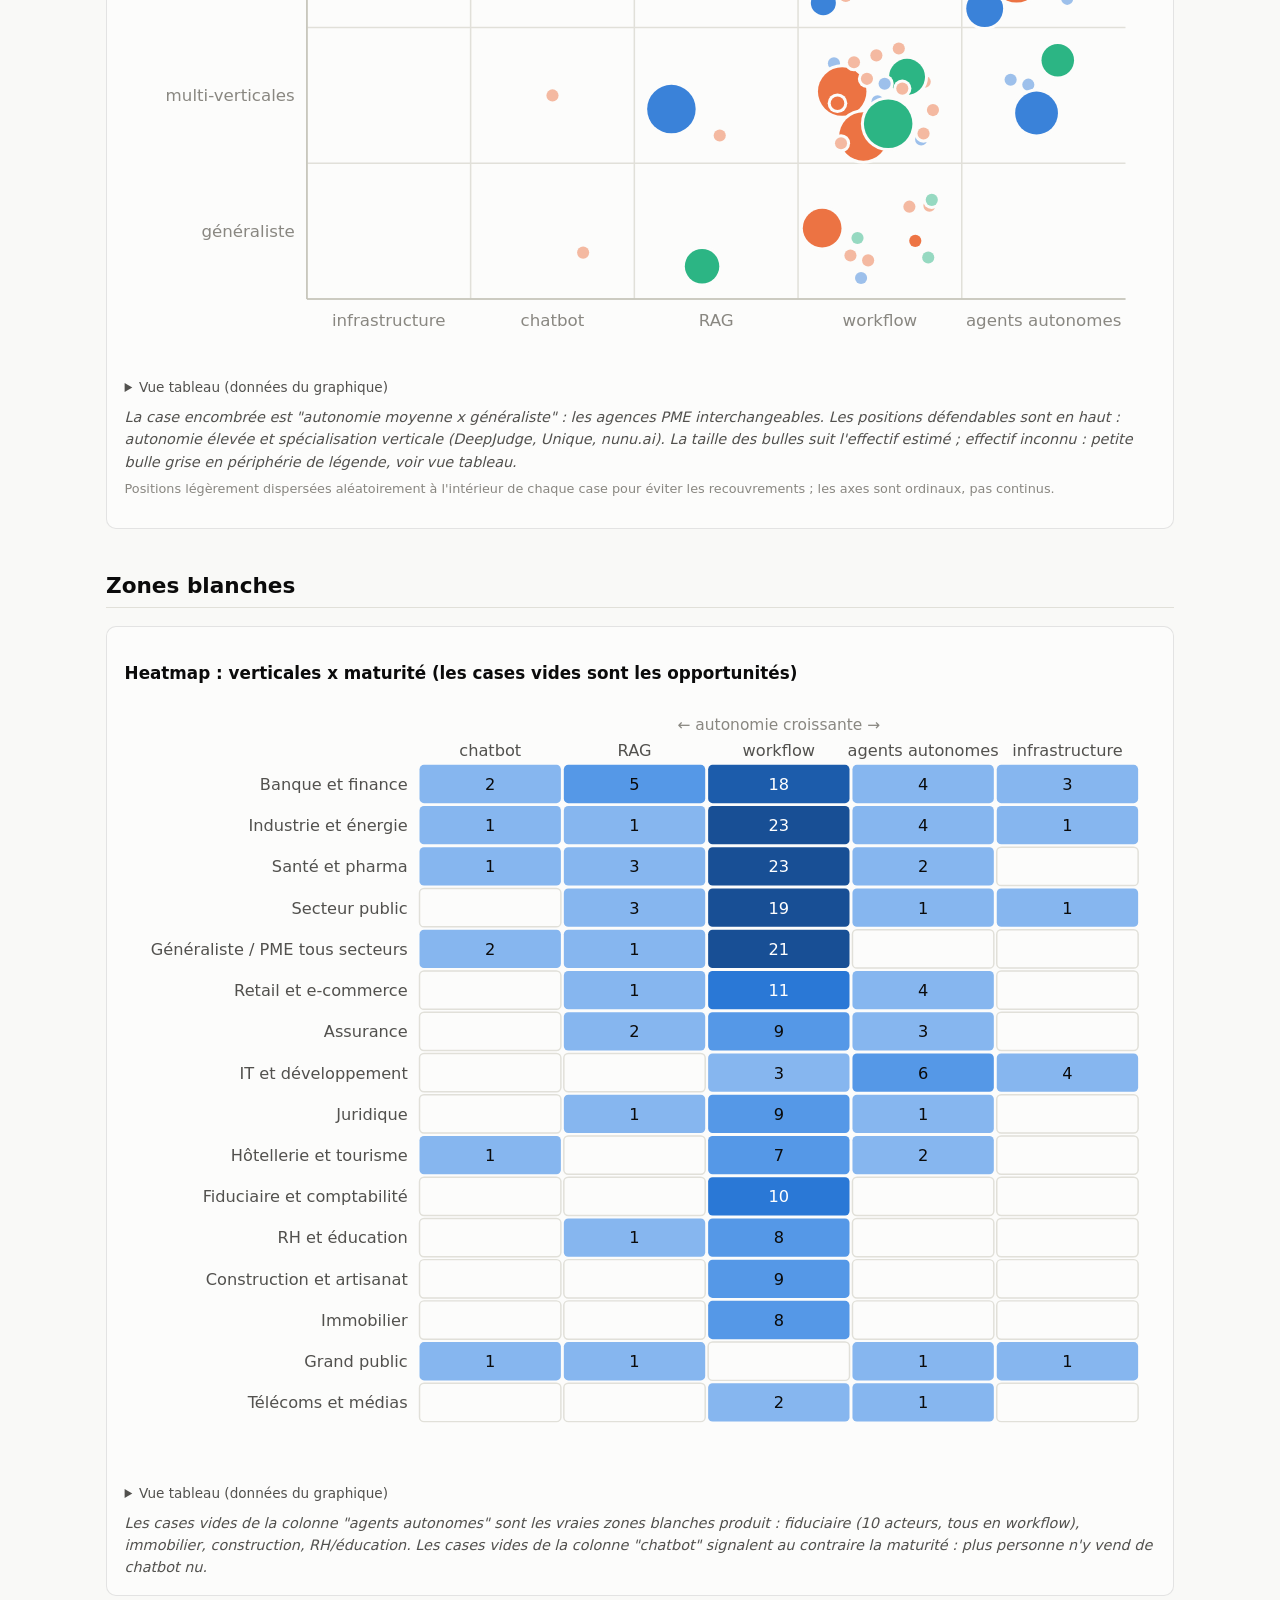
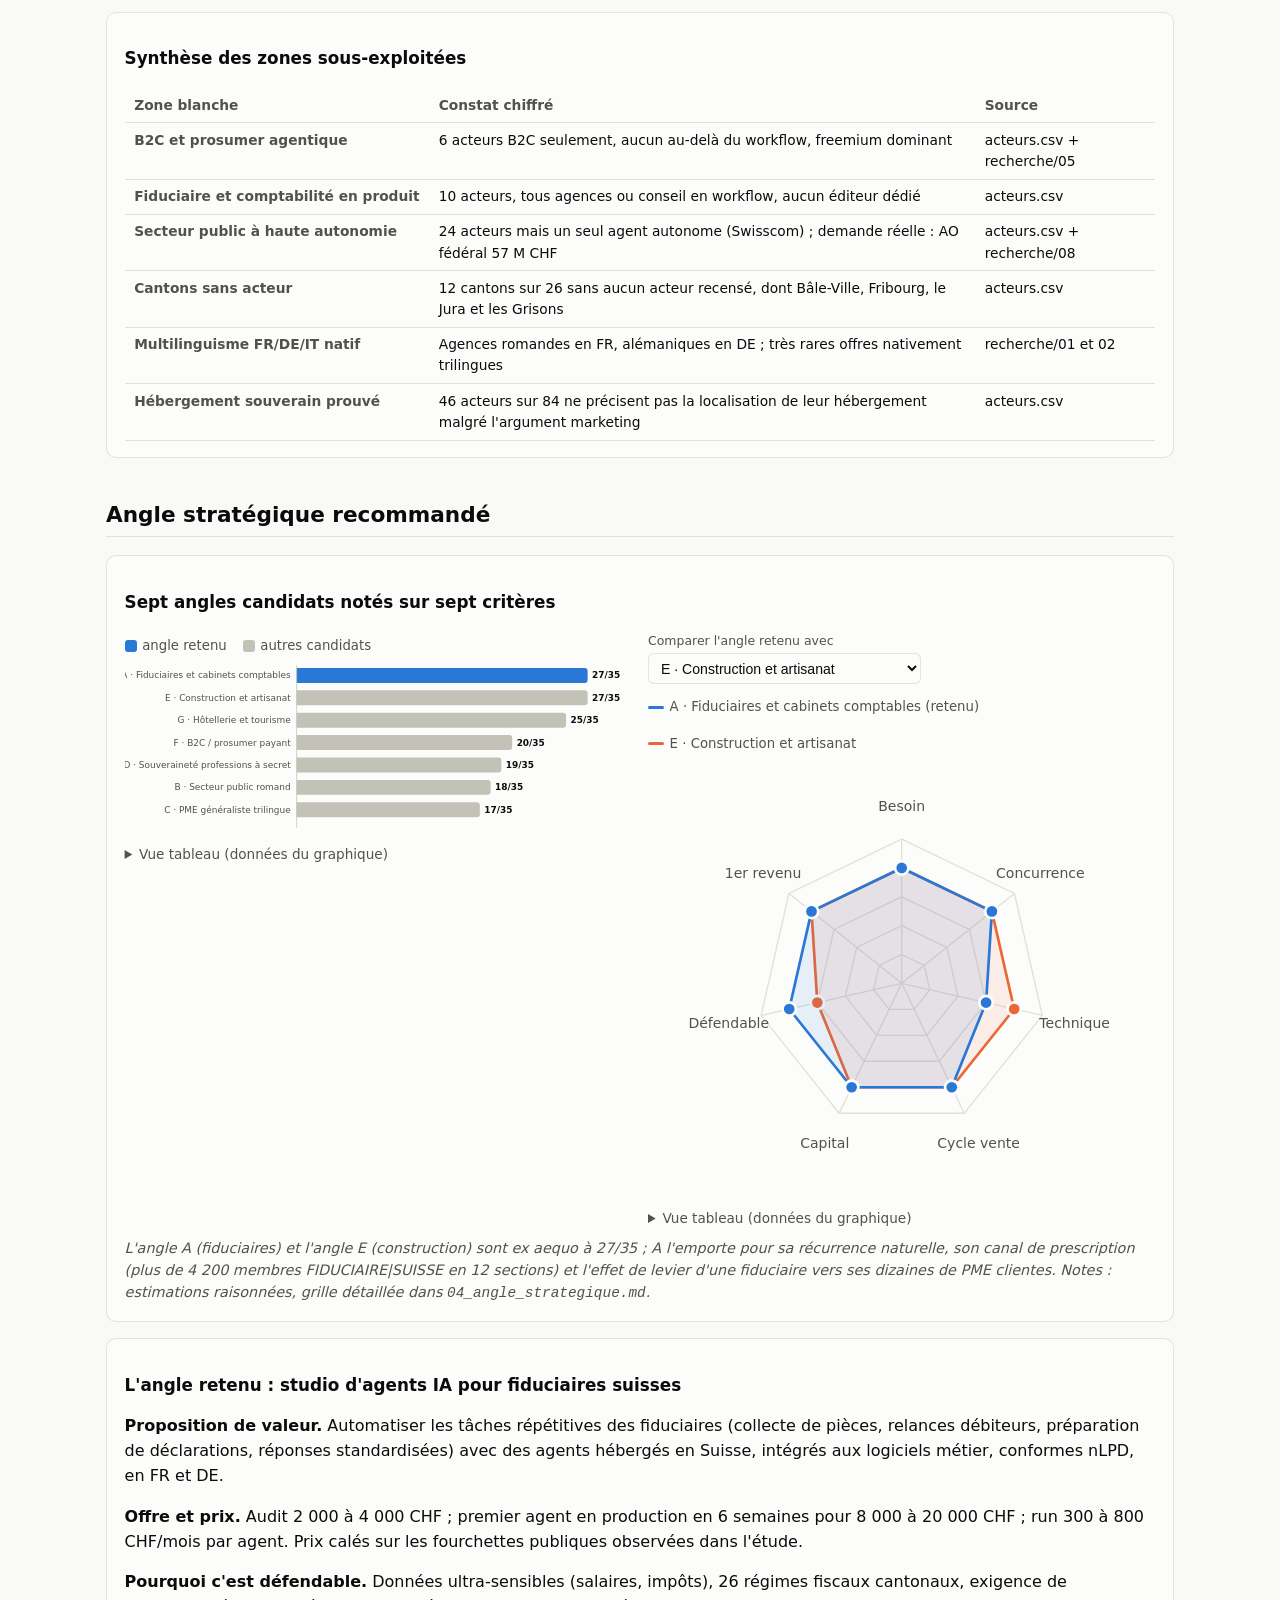
==== commit 796861bd: "Mise à jour synthèse, sources et données du site Co-Authored-By: Claude Opus 4.8 (1M context) <norep" ====
--- a/site/index.html
+++ b/site/index.html
@@ -23,7 +23,7 @@
 <main>
 <h1>Le marché suisse de l'IA agentique</h1>
 <p class="lead">Étude de marché indépendante, données collectées le 23 juillet 2026.
-84 acteurs documentés et dédupliqués, environ 200 sources. Chaque chiffre affiché renvoie à sa
+84 acteurs documentés et dédupliqués, 277 sources uniques référencées. Chaque chiffre affiché renvoie à sa
 source ou porte une mention de fiabilité ; méthode complète dans les dossiers
 <code>00</code> à <code>07</code> du projet.</p>
 
@@ -245,7 +245,7 @@
       <li>Données déclaratives des sites web ; grille d'agenticité stricte appliquée (doute =
       niveau inférieur) pour compenser le biais marketing.</li>
       <li>Champs lacunaires : année de création inconnue pour 45 acteurs, prix publics pour 22
-      seulement, hébergement non précisé pour 38.</li>
+      seulement, hébergement non précisé pour 46.</li>
       <li>Recensement non exhaustif : environ 70 acteurs supplémentaires repérés mais non
       documentés (<code>data/acteurs_annexe.md</code>).</li>
       <li>Péremption : 6 à 12 mois pour les données concurrentielles, moins pour le réglementaire
